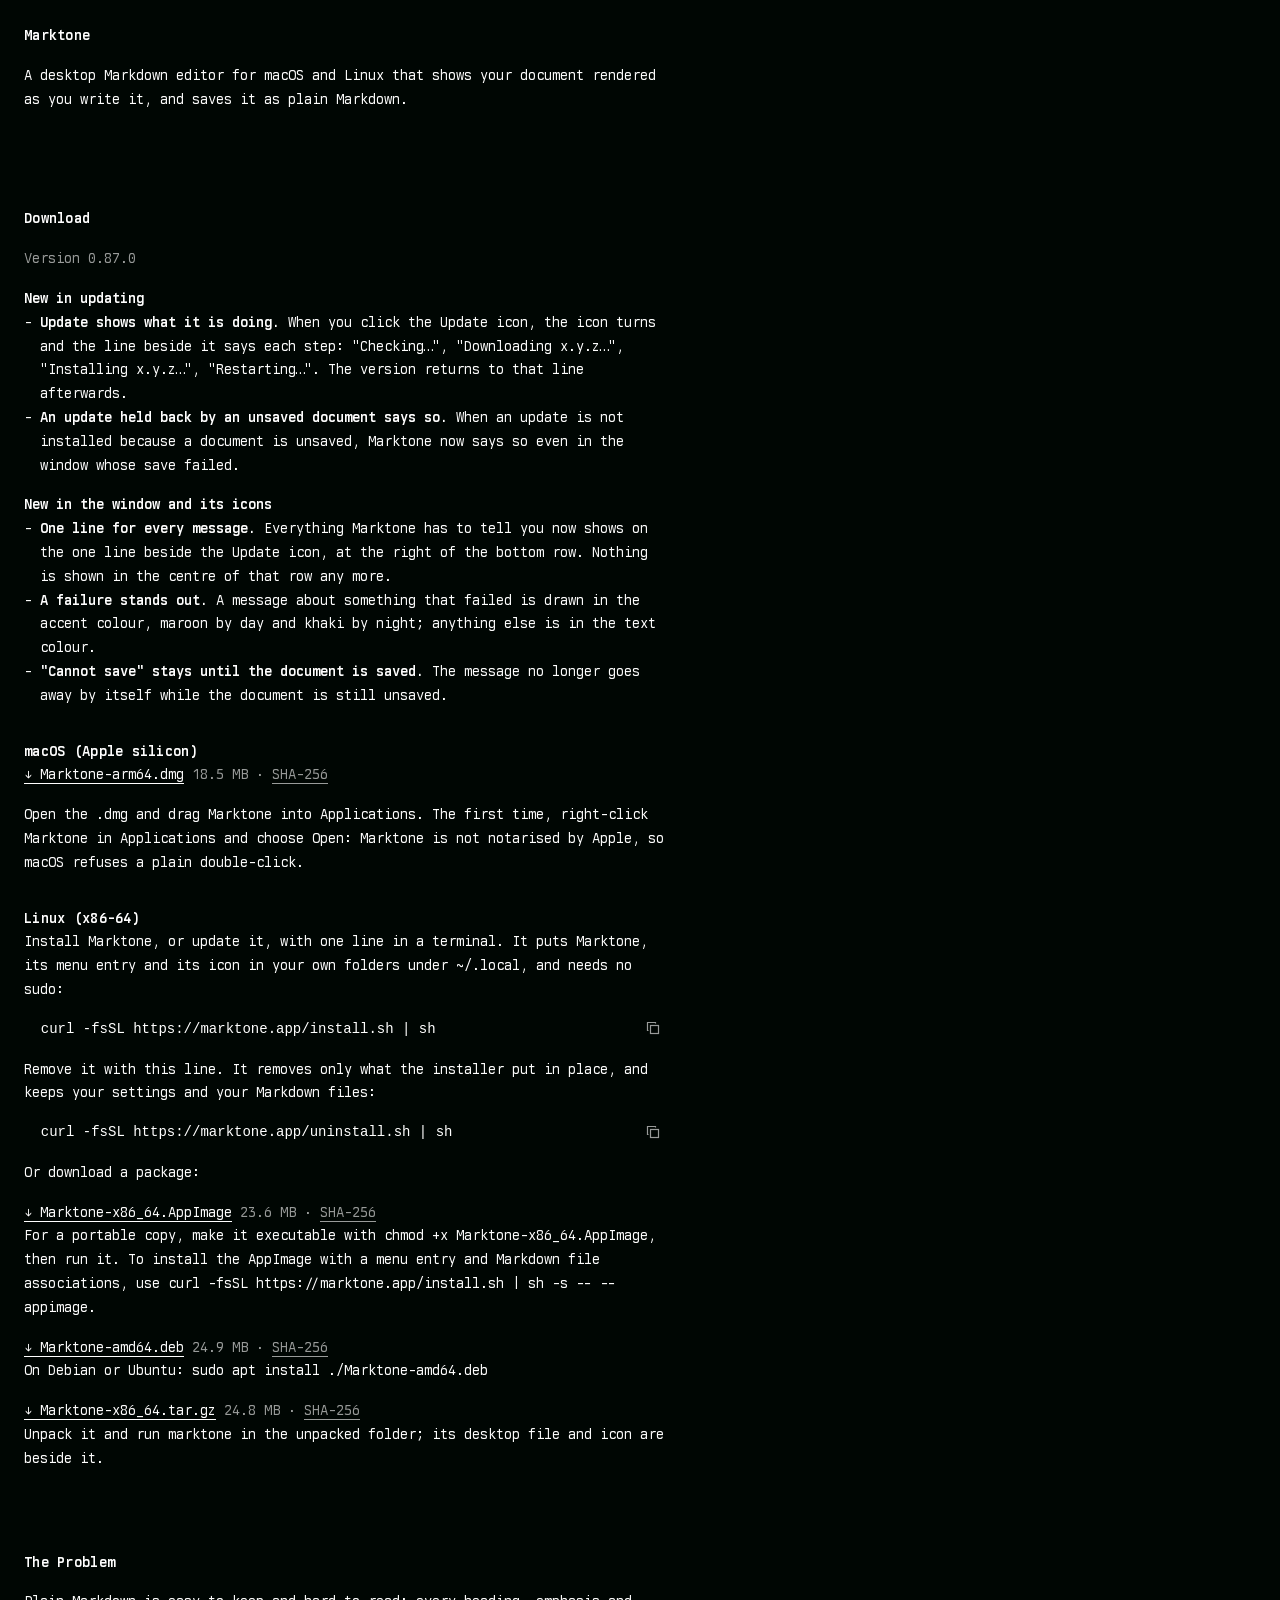
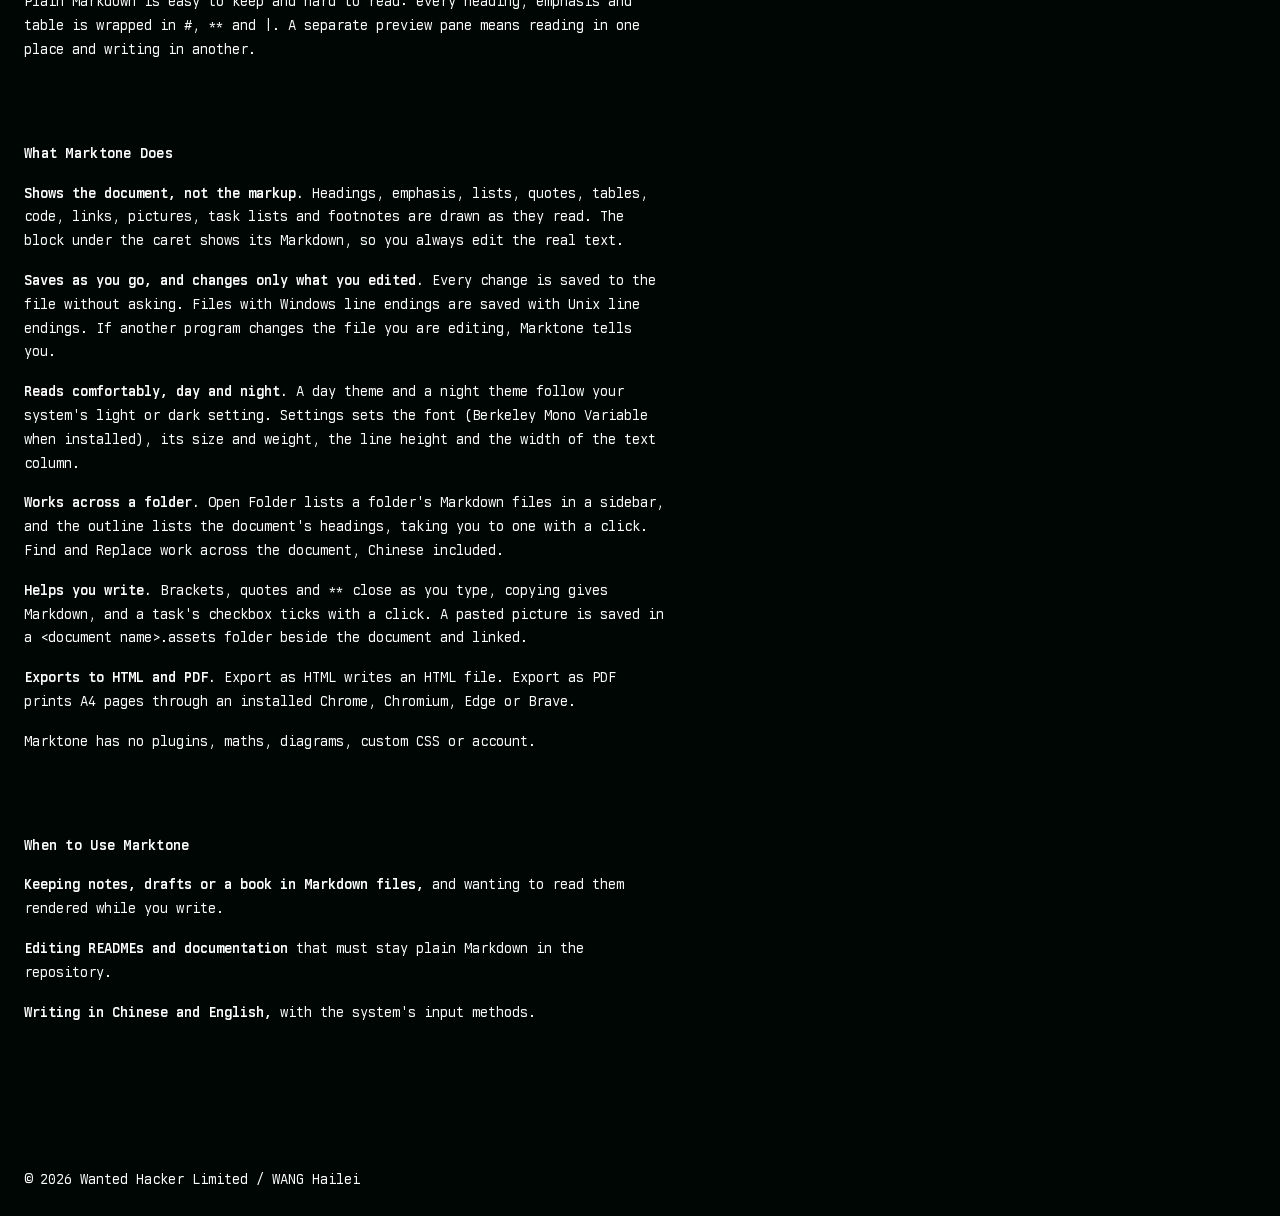
==== index.html @ 41b6d970 "Publish Marktone 0.87.0 on marktone.app" ====
<!doctype html>
<!-- Written by bin/sync from lib/templates; change the templates, not this file. -->
<!-- Behaviour (by eye): white Berkeley Mono text on a dark ground drawn at random from the WHL Colours Palette, the copyright at the foot. -->
<html lang="en-GB">
<head>
	<meta charset="utf-8">
	<meta name="viewport" content="width=device-width, initial-scale=1, viewport-fit=cover">
	<title>Marktone</title>
	<meta name="description" content="Marktone, a desktop Markdown editor for macOS and Linux that shows your document rendered as you write it, and saves it as plain Markdown.">
	<link rel="preload" href="/fonts/BerkeleyMonoVariable.woff2" as="font" type="font/woff2" crossorigin>
	<link rel="stylesheet" href="/style.css">
	<script src="/ground.js"></script>
	<script type="module" src="/copy.js"></script>
</head>
<body>
	<main>
		<header>
			<h1>Marktone</h1>
			<p>A desktop Markdown editor for macOS and Linux that shows your document rendered as you write it, and saves it as plain Markdown.</p>
		</header>

		<section>
			<h2>Download</h2>
			<p class="muted">Version 0.87.0</p>
			<p><strong>New in updating</strong></p>
			<ul>
				<li><strong>Update shows what it is doing.</strong> When you click the Update icon, the icon turns and the line beside it says each step: &quot;Checking…&quot;, &quot;Downloading x.y.z…&quot;, &quot;Installing x.y.z…&quot;, &quot;Restarting…&quot;. The version returns to that line afterwards.</li>
				<li><strong>An update held back by an unsaved document says so.</strong> When an update is not installed because a document is unsaved, Marktone now says so even in the window whose save failed.</li>
			</ul>
			<p><strong>New in the window and its icons</strong></p>
			<ul>
				<li><strong>One line for every message.</strong> Everything Marktone has to tell you now shows on the one line beside the Update icon, at the right of the bottom row. Nothing is shown in the centre of that row any more.</li>
				<li><strong>A failure stands out.</strong> A message about something that failed is drawn in the accent colour, maroon by day and khaki by night; anything else is in the text colour.</li>
				<li><strong>&quot;Cannot save&quot; stays until the document is saved.</strong> The message no longer goes away by itself while the document is still unsaved.</li>
			</ul>

			<h3>macOS (Apple silicon)</h3>
			<p><a href="https://github.com/wanghailei/marktone.app/releases/download/v0.87.0/Marktone-arm64.dmg">↓ Marktone-arm64.dmg</a> <span class="muted">18.5 MB · <a href="https://github.com/wanghailei/marktone.app/releases/download/v0.87.0/Marktone-arm64.dmg.sha256">SHA-256</a></span></p>
			<p>Open the <code>.dmg</code> and drag Marktone into Applications. The first time, right-click Marktone in Applications and choose Open: Marktone is not notarised by Apple, so macOS refuses a plain double-click.</p>

			<h3>Linux (x86-64)</h3>
			<p>Install Marktone, or update it, with one line in a terminal. It puts Marktone, its menu entry and its icon in your own folders under <code>~/.local</code>, and needs no <code>sudo</code>:</p>
			<div class="command">
				<pre><code>curl -fsSL https://marktone.app/install.sh | sh</code></pre>
				<button type="button" class="copy" aria-label="Copy the install line" hidden><svg class="copy-sheets" viewBox="0 0 16 16" aria-hidden="true"><rect x="5.5" y="5.5" width="8" height="8"/><path d="M10.5 3.5v-1h-8v8h1"/></svg><svg class="copy-done" viewBox="0 0 16 16" aria-hidden="true"><path d="M3 8.5l3.5 3.5 6.5-8"/></svg><span class="copy-hint" aria-hidden="true"></span></button>
			</div>
			<p>Remove it with this line. It removes only what the installer put in place, and keeps your settings and your Markdown files:</p>
			<div class="command">
				<pre><code>curl -fsSL https://marktone.app/uninstall.sh | sh</code></pre>
				<button type="button" class="copy" aria-label="Copy the uninstall line" hidden><svg class="copy-sheets" viewBox="0 0 16 16" aria-hidden="true"><rect x="5.5" y="5.5" width="8" height="8"/><path d="M10.5 3.5v-1h-8v8h1"/></svg><svg class="copy-done" viewBox="0 0 16 16" aria-hidden="true"><path d="M3 8.5l3.5 3.5 6.5-8"/></svg><span class="copy-hint" aria-hidden="true"></span></button>
			</div>
			<p>Or download a package:</p>
			<p><a href="https://github.com/wanghailei/marktone.app/releases/download/v0.87.0/Marktone-x86_64.AppImage">↓ Marktone-x86_64.AppImage</a> <span class="muted">23.6 MB · <a href="https://github.com/wanghailei/marktone.app/releases/download/v0.87.0/Marktone-x86_64.AppImage.sha256">SHA-256</a></span><br>For a portable copy, make it executable with <code>chmod +x Marktone-x86_64.AppImage</code>, then run it. To install the AppImage with a menu entry and Markdown file associations, use <code>curl -fsSL https://marktone.app/install.sh | sh -s -- --appimage</code>.</p>
			<p><a href="https://github.com/wanghailei/marktone.app/releases/download/v0.87.0/Marktone-amd64.deb">↓ Marktone-amd64.deb</a> <span class="muted">24.9 MB · <a href="https://github.com/wanghailei/marktone.app/releases/download/v0.87.0/Marktone-amd64.deb.sha256">SHA-256</a></span><br>On Debian or Ubuntu: <code>sudo apt install ./Marktone-amd64.deb</code></p>
			<p><a href="https://github.com/wanghailei/marktone.app/releases/download/v0.87.0/Marktone-x86_64.tar.gz">↓ Marktone-x86_64.tar.gz</a> <span class="muted">24.8 MB · <a href="https://github.com/wanghailei/marktone.app/releases/download/v0.87.0/Marktone-x86_64.tar.gz.sha256">SHA-256</a></span><br>Unpack it and run <code>marktone</code> in the unpacked folder; its desktop file and icon are beside it.</p>
		</section>

		<section>
			<h2>The Problem</h2>
			<p>Plain Markdown is easy to keep and hard to read: every heading, emphasis and table is wrapped in <code>#</code>, <code>**</code> and <code>|</code>. A separate preview pane means reading in one place and writing in another.</p>
		</section>

		<section>
			<h2>What Marktone Does</h2>
			<p><strong>Shows the document, not the markup.</strong> Headings, emphasis, lists, quotes, tables, code, links, pictures, task lists and footnotes are drawn as they read. The block under the caret shows its Markdown, so you always edit the real text.</p>
			<p><strong>Saves as you go, and changes only what you edited.</strong> Every change is saved to the file without asking. Files with Windows line endings are saved with Unix line endings. If another program changes the file you are editing, Marktone tells you.</p>
			<p><strong>Reads comfortably, day and night.</strong> A day theme and a night theme follow your system's light or dark setting. Settings sets the font (Berkeley Mono Variable when installed), its size and weight, the line height and the width of the text column.</p>
			<p><strong>Works across a folder.</strong> Open Folder lists a folder's Markdown files in a sidebar, and the outline lists the document's headings, taking you to one with a click. Find and Replace work across the document, Chinese included.</p>
			<p><strong>Helps you write.</strong> Brackets, quotes and <code>**</code> close as you type, copying gives Markdown, and a task's checkbox ticks with a click. A pasted picture is saved in a <code>&lt;document name&gt;.assets</code> folder beside the document and linked.</p>
			<p><strong>Exports to HTML and PDF.</strong> Export as HTML writes an HTML file. Export as PDF prints A4 pages through an installed Chrome, Chromium, Edge or Brave.</p>
			<p>Marktone has no plugins, maths, diagrams, custom CSS or account.</p>
		</section>

		<section>
			<h2>When to Use Marktone</h2>
			<p><strong>Keeping notes, drafts or a book in Markdown files,</strong> and wanting to read them rendered while you write.</p>
			<p><strong>Editing READMEs and documentation</strong> that must stay plain Markdown in the repository.</p>
			<p><strong>Writing in Chinese and English,</strong> with the system's input methods.</p>
		</section>
	</main>
	<footer>© 2026 <a href="https://whl.ltd">Wanted Hacker Limited</a> / WANG Hailei</footer>
</body>
</html>
---- style.css ----
/* The site's one stylesheet, in the house style of whl.ltd and imightfeel.ai: Berkeley Mono at one size, white on a dark ground,
	hierarchy from weight and whitespace alone, with no lines, boxes or shadows. ground.js picks the ground on each visit. */
@layer site {
	/* ---------- Typeface ---------- */
	/* The licensed Berkeley Mono variable font, the file imightfeel.ai serves, so one family carries every weight. */
	@font-face {
		font-family: "Berkeley Mono";
		src: url( "/fonts/BerkeleyMonoVariable.woff2" ) format( "woff2" );
		font-weight: 100 900;
		font-style: normal;
		font-display: swap;
	}

	/* ---------- Tokens ---------- */
	:root {
		--marktone-ground: #000000;
		--marktone-ink: #ffffff;
		--marktone-space: 2ch;
		color-scheme: dark;
		/* The ground paints the root, so the safe areas and the ends of a scroll take it too. */
		background: var( --marktone-ground );
		color: var( --marktone-ink );
		/* No rubber-band bounce at the scroll ends, as on every WHL page. */
		overscroll-behavior: none;
		-webkit-text-size-adjust: none;
		text-size-adjust: none;
	}

	/* ---------- Page ---------- */
	* { margin: 0; padding: 0; box-sizing: border-box; }
	/* The copyright holds the foot of a short page and follows the text on a long one. */
	body {
		min-height: 100vh;
		min-height: 100dvh;
		display: flex;
		flex-direction: column;
		padding: calc( var( --marktone-space ) * 1.5 );
		font-family: "Berkeley Mono", "IBM Plex Mono", monospace;
		font-size: 14px;
		line-height: 1.7;
	}
	main { flex: 1; max-width: 640px; }
	header { margin-bottom: calc( var( --marktone-space ) * 6 ); }
	section { margin-bottom: calc( var( --marktone-space ) * 5 ); }
	h1, h2, h3 { font-size: inherit; font-weight: 700; letter-spacing: 0.02em; }
	h1 { margin-bottom: var( --marktone-space ); }
	h2 { margin-bottom: var( --marktone-space ); }
	h3 { margin-top: calc( var( --marktone-space ) * 2 ); }
	p { margin-bottom: var( --marktone-space ); }
	/* A release's lists of what changed: each item behind a hyphen, as the notes are written, its lines hanging under its first word. */
	ul { list-style: none; margin-bottom: var( --marktone-space ); }
	li { padding-left: 2ch; text-indent: -2ch; }
	li::before { content: "- "; }
	/* A list's bold heading sits on the line above it. */
	p:has( + ul ) { margin-bottom: 0; }
	strong { font-weight: 700; }
	code { font: inherit; }
	/* A line to copy into a terminal: set in from the text, wrapped on a narrow screen without changing what is copied, and taken whole
		by one click. */
	pre { margin-bottom: var( --marktone-space ); padding-left: 2ch; white-space: pre-wrap; overflow-wrap: anywhere; }
	pre code { user-select: all; -webkit-user-select: all; }
	/* The line and its copy button side by side: the line takes the width and wraps, the button keeps its place at the right end of
		the line's first row, so nothing scrolls sideways on a phone. */
	.command { display: flex; align-items: flex-start; gap: 1ch; margin-bottom: var( --marktone-space ); }
	.command pre { flex: 1; min-width: 0; margin-bottom: 0; }
	/* The copy button is a drawn icon in the text's own colour, with no box, muted until it is pointed at or reached by keyboard. */
	.copy:not( [hidden] ) { display: inline-flex; }
	.copy { flex: none; padding: 0.2em; border: 0; background: none; color: inherit; opacity: 0.6; cursor: pointer; line-height: 0; }
	.copy:hover, .copy:focus-visible, .copy.copied { opacity: 1; }
	.copy:focus-visible { outline: 1px solid currentColor; outline-offset: 2px; }
	.copy svg { width: 1.2em; height: 1.2em; fill: none; stroke: currentColor; stroke-width: 1.2; }
	.copy .copy-done, .copy.copied .copy-sheets { display: none; }
	.copy.copied .copy-done { display: block; }
	/* Where nothing could be copied, the keys that copy the selected line stand in the icon's place, in the text's own type. */
	.copy-hint { display: none; font: inherit; line-height: 1.2; white-space: nowrap; }
	.copy.refused { opacity: 1; }
	.copy.refused .copy-sheets { display: none; }
	.copy.refused .copy-hint { display: inline; }
	/* Links are underlined thinly, so a download reads as one at a glance on a page of one colour. */
	a { color: inherit; text-decoration: underline; text-decoration-thickness: 1px; text-underline-offset: 0.25em; }
	a:hover { text-decoration-thickness: 2px; }
	h1 a { text-decoration: none; }
	footer { margin-top: calc( var( --marktone-space ) * 4 ); }
	footer a { text-decoration: none; }
	footer a:hover { text-decoration: underline; }

	/* ---------- Reusable pieces ---------- */
	.muted { opacity: 0.6; }
	/* A file's size and checksum stay together on one line, never broken at the hyphen of SHA-256. */
	span.muted { white-space: nowrap; }
}
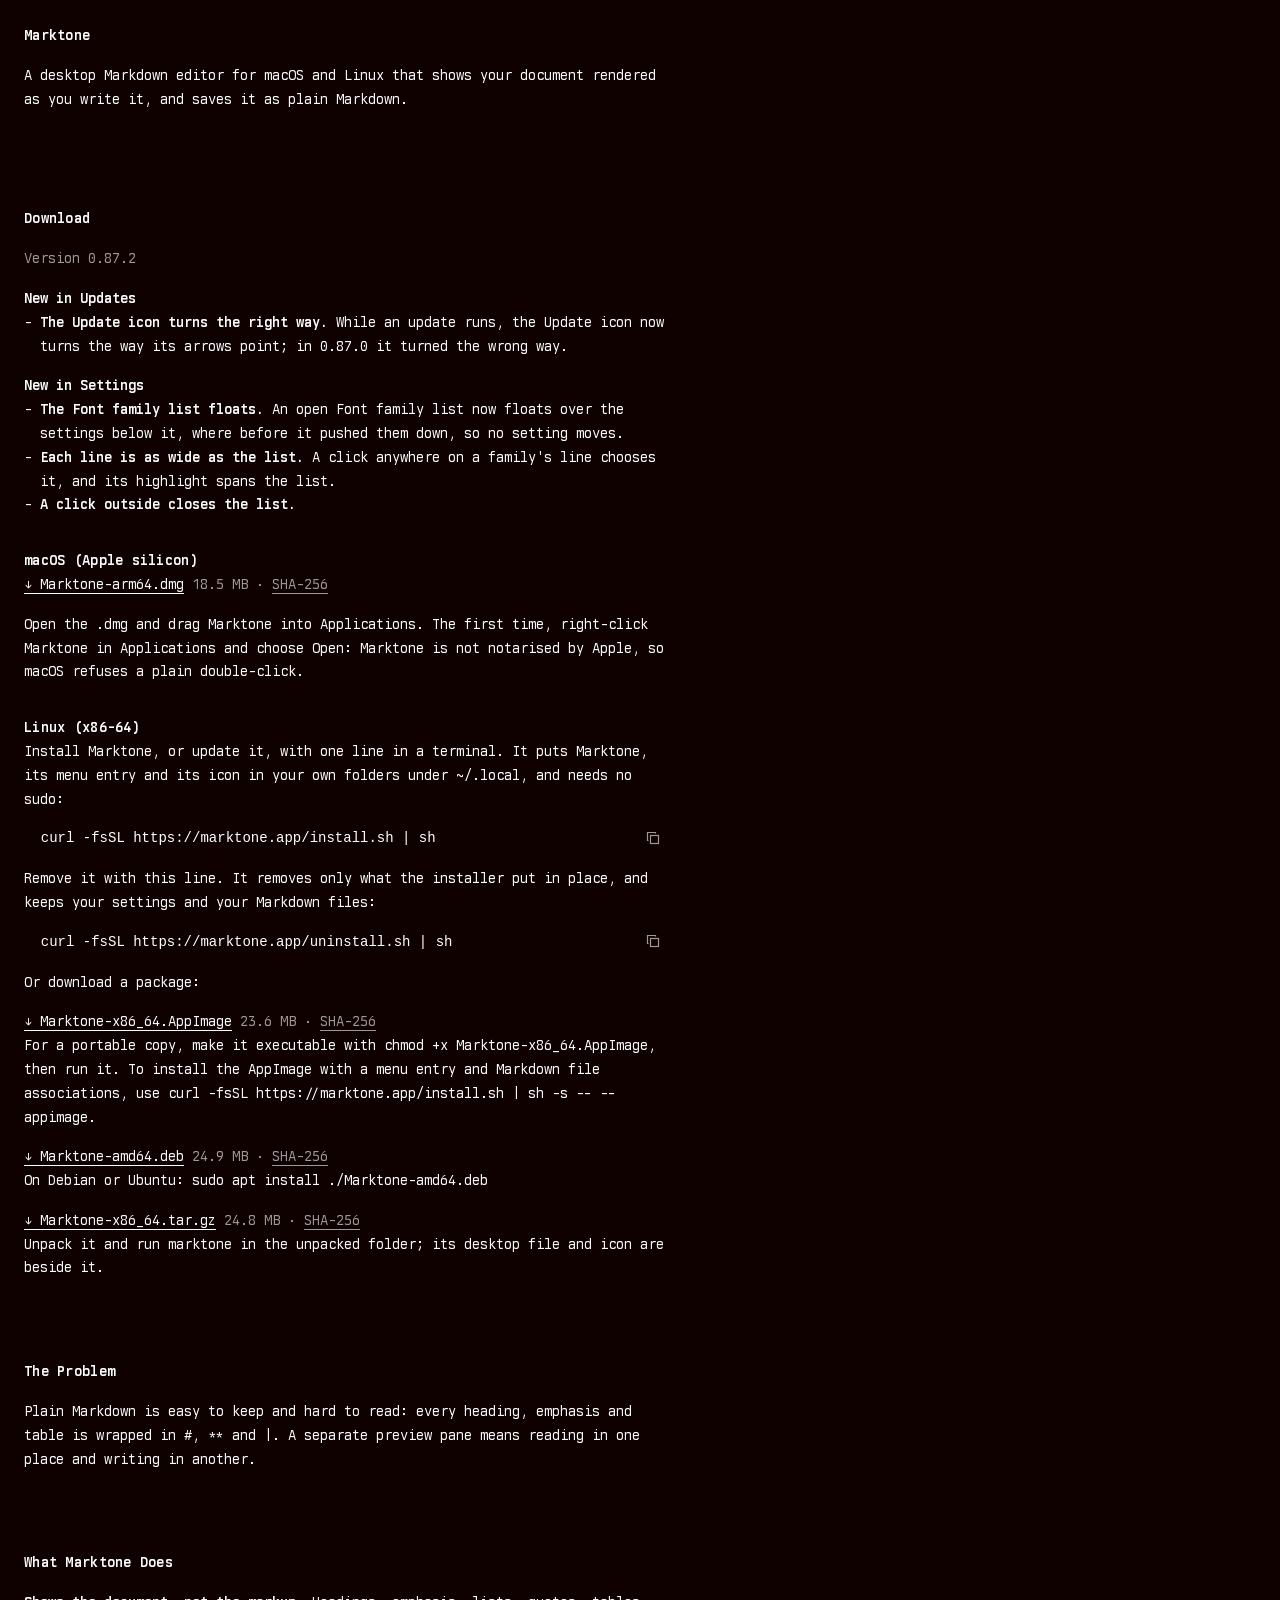
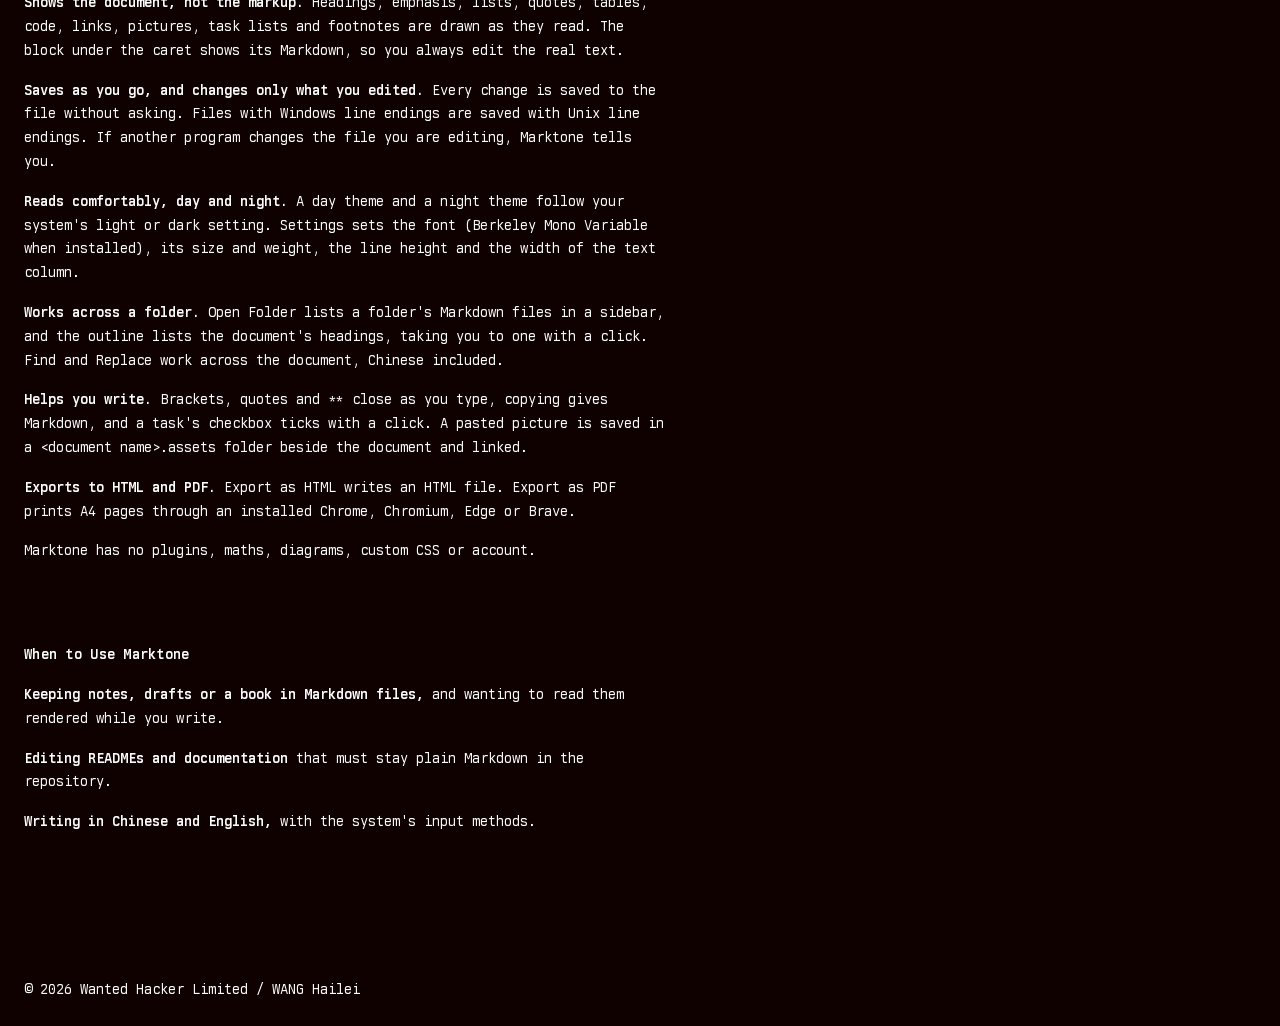
==== commit d5212780: "Publish Marktone 0.87.2 on marktone.app" ====
--- a/index.html
+++ b/index.html
@@ -21,21 +21,20 @@
 
 		<section>
 			<h2>Download</h2>
-			<p class="muted">Version 0.87.0</p>
-			<p><strong>New in updating</strong></p>
+			<p class="muted">Version 0.87.2</p>
+			<p><strong>New in Updates</strong></p>
 			<ul>
-				<li><strong>Update shows what it is doing.</strong> When you click the Update icon, the icon turns and the line beside it says each step: &quot;Checking…&quot;, &quot;Downloading x.y.z…&quot;, &quot;Installing x.y.z…&quot;, &quot;Restarting…&quot;. The version returns to that line afterwards.</li>
-				<li><strong>An update held back by an unsaved document says so.</strong> When an update is not installed because a document is unsaved, Marktone now says so even in the window whose save failed.</li>
+				<li><strong>The Update icon turns the right way.</strong> While an update runs, the Update icon now turns the way its arrows point; in 0.87.0 it turned the wrong way.</li>
 			</ul>
-			<p><strong>New in the window and its icons</strong></p>
+			<p><strong>New in Settings</strong></p>
 			<ul>
-				<li><strong>One line for every message.</strong> Everything Marktone has to tell you now shows on the one line beside the Update icon, at the right of the bottom row. Nothing is shown in the centre of that row any more.</li>
-				<li><strong>A failure stands out.</strong> A message about something that failed is drawn in the accent colour, maroon by day and khaki by night; anything else is in the text colour.</li>
-				<li><strong>&quot;Cannot save&quot; stays until the document is saved.</strong> The message no longer goes away by itself while the document is still unsaved.</li>
+				<li><strong>The Font family list floats.</strong> An open Font family list now floats over the settings below it, where before it pushed them down, so no setting moves.</li>
+				<li><strong>Each line is as wide as the list.</strong> A click anywhere on a family&#39;s line chooses it, and its highlight spans the list.</li>
+				<li><strong>A click outside closes the list.</strong></li>
 			</ul>
 
 			<h3>macOS (Apple silicon)</h3>
-			<p><a href="https://github.com/wanghailei/marktone.app/releases/download/v0.87.0/Marktone-arm64.dmg">↓ Marktone-arm64.dmg</a> <span class="muted">18.5 MB · <a href="https://github.com/wanghailei/marktone.app/releases/download/v0.87.0/Marktone-arm64.dmg.sha256">SHA-256</a></span></p>
+			<p><a href="https://github.com/wanghailei/marktone.app/releases/download/v0.87.2/Marktone-arm64.dmg">↓ Marktone-arm64.dmg</a> <span class="muted">18.5 MB · <a href="https://github.com/wanghailei/marktone.app/releases/download/v0.87.2/Marktone-arm64.dmg.sha256">SHA-256</a></span></p>
 			<p>Open the <code>.dmg</code> and drag Marktone into Applications. The first time, right-click Marktone in Applications and choose Open: Marktone is not notarised by Apple, so macOS refuses a plain double-click.</p>
 
 			<h3>Linux (x86-64)</h3>
@@ -50,9 +49,9 @@
 				<button type="button" class="copy" aria-label="Copy the uninstall line" hidden><svg class="copy-sheets" viewBox="0 0 16 16" aria-hidden="true"><rect x="5.5" y="5.5" width="8" height="8"/><path d="M10.5 3.5v-1h-8v8h1"/></svg><svg class="copy-done" viewBox="0 0 16 16" aria-hidden="true"><path d="M3 8.5l3.5 3.5 6.5-8"/></svg><span class="copy-hint" aria-hidden="true"></span></button>
 			</div>
 			<p>Or download a package:</p>
-			<p><a href="https://github.com/wanghailei/marktone.app/releases/download/v0.87.0/Marktone-x86_64.AppImage">↓ Marktone-x86_64.AppImage</a> <span class="muted">23.6 MB · <a href="https://github.com/wanghailei/marktone.app/releases/download/v0.87.0/Marktone-x86_64.AppImage.sha256">SHA-256</a></span><br>For a portable copy, make it executable with <code>chmod +x Marktone-x86_64.AppImage</code>, then run it. To install the AppImage with a menu entry and Markdown file associations, use <code>curl -fsSL https://marktone.app/install.sh | sh -s -- --appimage</code>.</p>
-			<p><a href="https://github.com/wanghailei/marktone.app/releases/download/v0.87.0/Marktone-amd64.deb">↓ Marktone-amd64.deb</a> <span class="muted">24.9 MB · <a href="https://github.com/wanghailei/marktone.app/releases/download/v0.87.0/Marktone-amd64.deb.sha256">SHA-256</a></span><br>On Debian or Ubuntu: <code>sudo apt install ./Marktone-amd64.deb</code></p>
-			<p><a href="https://github.com/wanghailei/marktone.app/releases/download/v0.87.0/Marktone-x86_64.tar.gz">↓ Marktone-x86_64.tar.gz</a> <span class="muted">24.8 MB · <a href="https://github.com/wanghailei/marktone.app/releases/download/v0.87.0/Marktone-x86_64.tar.gz.sha256">SHA-256</a></span><br>Unpack it and run <code>marktone</code> in the unpacked folder; its desktop file and icon are beside it.</p>
+			<p><a href="https://github.com/wanghailei/marktone.app/releases/download/v0.87.2/Marktone-x86_64.AppImage">↓ Marktone-x86_64.AppImage</a> <span class="muted">23.6 MB · <a href="https://github.com/wanghailei/marktone.app/releases/download/v0.87.2/Marktone-x86_64.AppImage.sha256">SHA-256</a></span><br>For a portable copy, make it executable with <code>chmod +x Marktone-x86_64.AppImage</code>, then run it. To install the AppImage with a menu entry and Markdown file associations, use <code>curl -fsSL https://marktone.app/install.sh | sh -s -- --appimage</code>.</p>
+			<p><a href="https://github.com/wanghailei/marktone.app/releases/download/v0.87.2/Marktone-amd64.deb">↓ Marktone-amd64.deb</a> <span class="muted">24.9 MB · <a href="https://github.com/wanghailei/marktone.app/releases/download/v0.87.2/Marktone-amd64.deb.sha256">SHA-256</a></span><br>On Debian or Ubuntu: <code>sudo apt install ./Marktone-amd64.deb</code></p>
+			<p><a href="https://github.com/wanghailei/marktone.app/releases/download/v0.87.2/Marktone-x86_64.tar.gz">↓ Marktone-x86_64.tar.gz</a> <span class="muted">24.8 MB · <a href="https://github.com/wanghailei/marktone.app/releases/download/v0.87.2/Marktone-x86_64.tar.gz.sha256">SHA-256</a></span><br>Unpack it and run <code>marktone</code> in the unpacked folder; its desktop file and icon are beside it.</p>
 		</section>
 
 		<section>
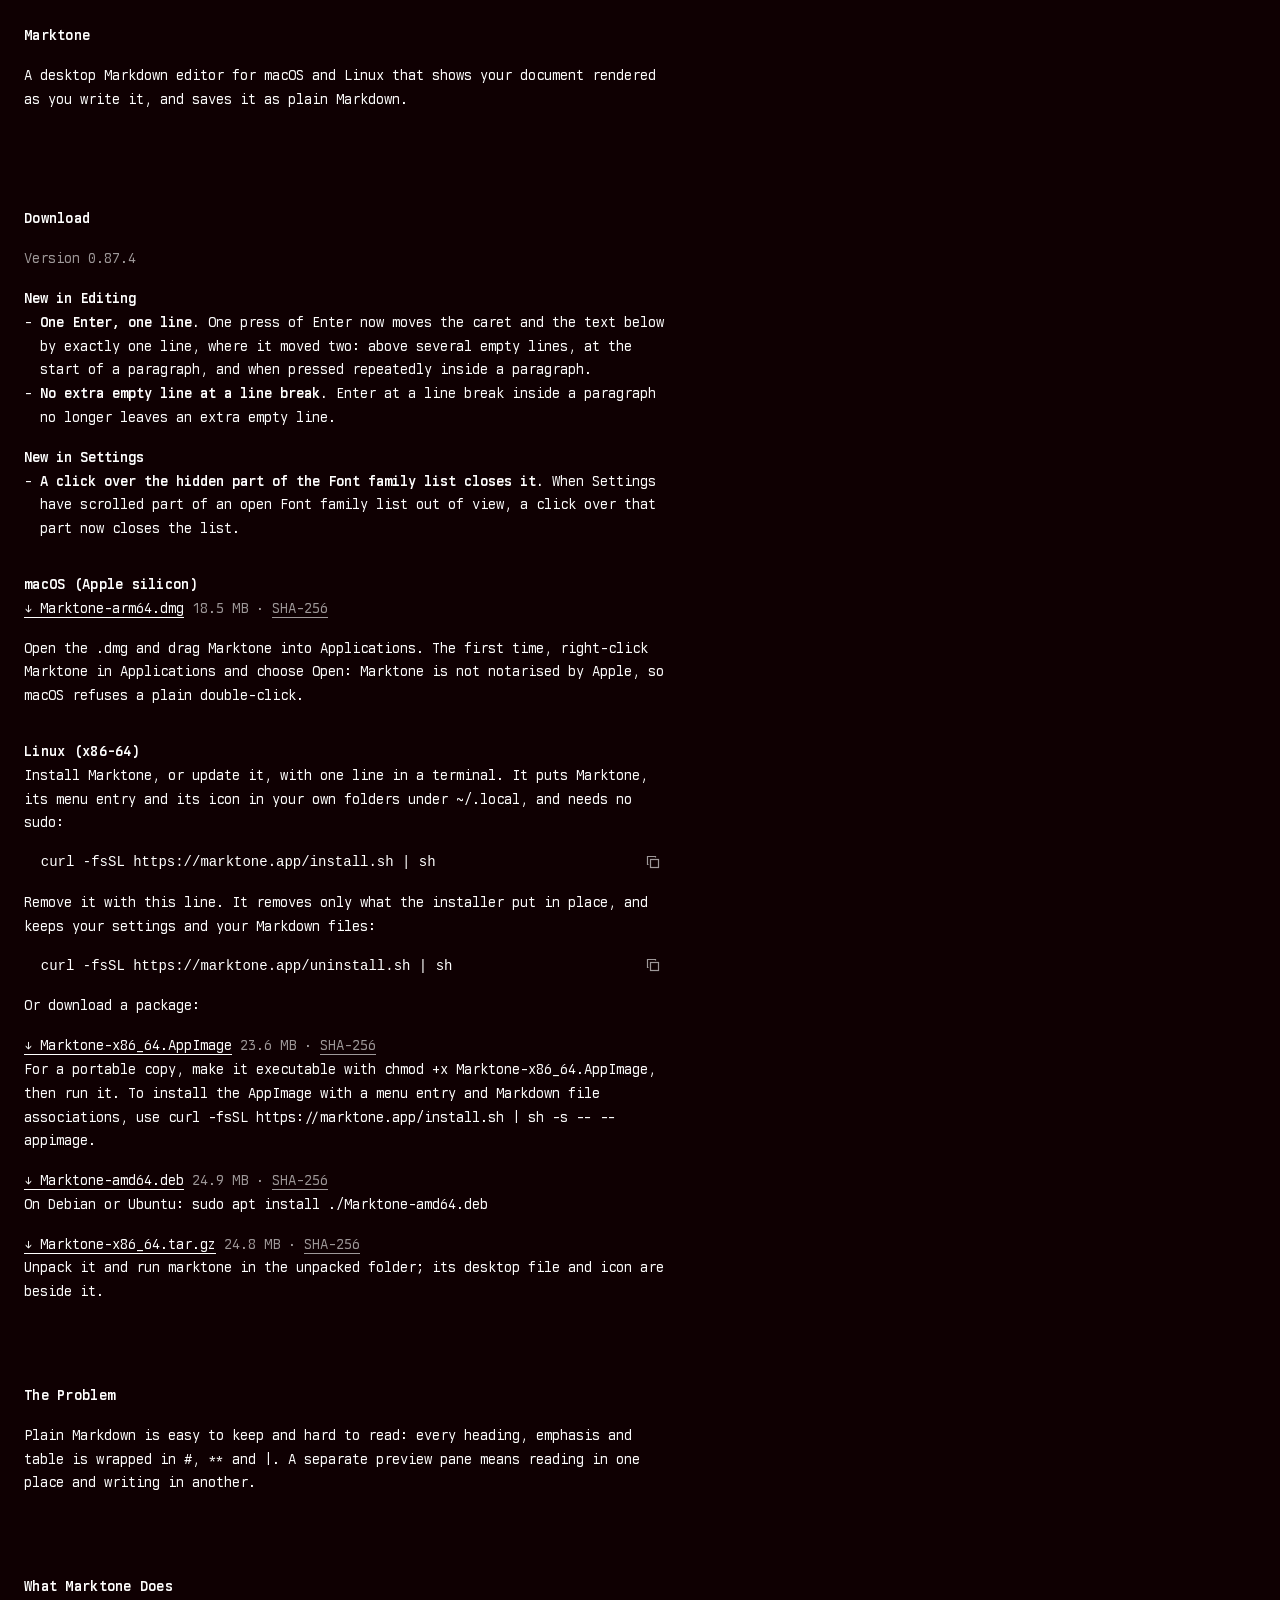
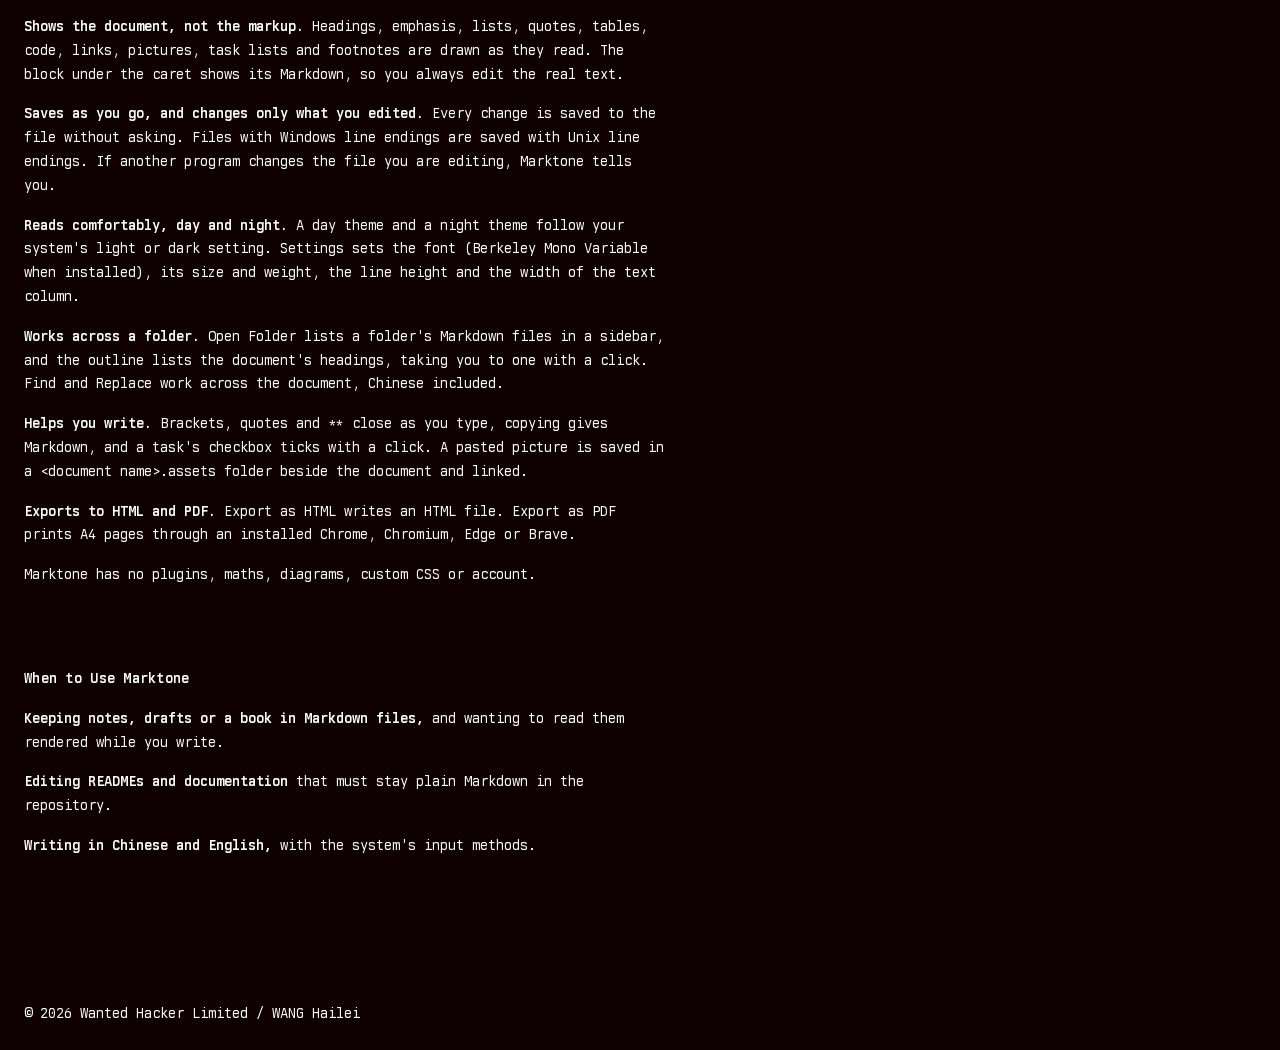
==== commit a5df07fa: "Publish Marktone 0.87.4 on marktone.app" ====
--- a/index.html
+++ b/index.html
@@ -21,20 +21,19 @@
 
 		<section>
 			<h2>Download</h2>
-			<p class="muted">Version 0.87.2</p>
-			<p><strong>New in Updates</strong></p>
+			<p class="muted">Version 0.87.4</p>
+			<p><strong>New in Editing</strong></p>
 			<ul>
-				<li><strong>The Update icon turns the right way.</strong> While an update runs, the Update icon now turns the way its arrows point; in 0.87.0 it turned the wrong way.</li>
+				<li><strong>One Enter, one line.</strong> One press of Enter now moves the caret and the text below by exactly one line, where it moved two: above several empty lines, at the start of a paragraph, and when pressed repeatedly inside a paragraph.</li>
+				<li><strong>No extra empty line at a line break.</strong> Enter at a line break inside a paragraph no longer leaves an extra empty line.</li>
 			</ul>
 			<p><strong>New in Settings</strong></p>
 			<ul>
-				<li><strong>The Font family list floats.</strong> An open Font family list now floats over the settings below it, where before it pushed them down, so no setting moves.</li>
-				<li><strong>Each line is as wide as the list.</strong> A click anywhere on a family&#39;s line chooses it, and its highlight spans the list.</li>
-				<li><strong>A click outside closes the list.</strong></li>
+				<li><strong>A click over the hidden part of the Font family list closes it.</strong> When Settings have scrolled part of an open Font family list out of view, a click over that part now closes the list.</li>
 			</ul>
 
 			<h3>macOS (Apple silicon)</h3>
-			<p><a href="https://github.com/wanghailei/marktone.app/releases/download/v0.87.2/Marktone-arm64.dmg">↓ Marktone-arm64.dmg</a> <span class="muted">18.5 MB · <a href="https://github.com/wanghailei/marktone.app/releases/download/v0.87.2/Marktone-arm64.dmg.sha256">SHA-256</a></span></p>
+			<p><a href="https://github.com/wanghailei/marktone.app/releases/download/v0.87.4/Marktone-arm64.dmg">↓ Marktone-arm64.dmg</a> <span class="muted">18.5 MB · <a href="https://github.com/wanghailei/marktone.app/releases/download/v0.87.4/Marktone-arm64.dmg.sha256">SHA-256</a></span></p>
 			<p>Open the <code>.dmg</code> and drag Marktone into Applications. The first time, right-click Marktone in Applications and choose Open: Marktone is not notarised by Apple, so macOS refuses a plain double-click.</p>
 
 			<h3>Linux (x86-64)</h3>
@@ -49,9 +48,9 @@
 				<button type="button" class="copy" aria-label="Copy the uninstall line" hidden><svg class="copy-sheets" viewBox="0 0 16 16" aria-hidden="true"><rect x="5.5" y="5.5" width="8" height="8"/><path d="M10.5 3.5v-1h-8v8h1"/></svg><svg class="copy-done" viewBox="0 0 16 16" aria-hidden="true"><path d="M3 8.5l3.5 3.5 6.5-8"/></svg><span class="copy-hint" aria-hidden="true"></span></button>
 			</div>
 			<p>Or download a package:</p>
-			<p><a href="https://github.com/wanghailei/marktone.app/releases/download/v0.87.2/Marktone-x86_64.AppImage">↓ Marktone-x86_64.AppImage</a> <span class="muted">23.6 MB · <a href="https://github.com/wanghailei/marktone.app/releases/download/v0.87.2/Marktone-x86_64.AppImage.sha256">SHA-256</a></span><br>For a portable copy, make it executable with <code>chmod +x Marktone-x86_64.AppImage</code>, then run it. To install the AppImage with a menu entry and Markdown file associations, use <code>curl -fsSL https://marktone.app/install.sh | sh -s -- --appimage</code>.</p>
-			<p><a href="https://github.com/wanghailei/marktone.app/releases/download/v0.87.2/Marktone-amd64.deb">↓ Marktone-amd64.deb</a> <span class="muted">24.9 MB · <a href="https://github.com/wanghailei/marktone.app/releases/download/v0.87.2/Marktone-amd64.deb.sha256">SHA-256</a></span><br>On Debian or Ubuntu: <code>sudo apt install ./Marktone-amd64.deb</code></p>
-			<p><a href="https://github.com/wanghailei/marktone.app/releases/download/v0.87.2/Marktone-x86_64.tar.gz">↓ Marktone-x86_64.tar.gz</a> <span class="muted">24.8 MB · <a href="https://github.com/wanghailei/marktone.app/releases/download/v0.87.2/Marktone-x86_64.tar.gz.sha256">SHA-256</a></span><br>Unpack it and run <code>marktone</code> in the unpacked folder; its desktop file and icon are beside it.</p>
+			<p><a href="https://github.com/wanghailei/marktone.app/releases/download/v0.87.4/Marktone-x86_64.AppImage">↓ Marktone-x86_64.AppImage</a> <span class="muted">23.6 MB · <a href="https://github.com/wanghailei/marktone.app/releases/download/v0.87.4/Marktone-x86_64.AppImage.sha256">SHA-256</a></span><br>For a portable copy, make it executable with <code>chmod +x Marktone-x86_64.AppImage</code>, then run it. To install the AppImage with a menu entry and Markdown file associations, use <code>curl -fsSL https://marktone.app/install.sh | sh -s -- --appimage</code>.</p>
+			<p><a href="https://github.com/wanghailei/marktone.app/releases/download/v0.87.4/Marktone-amd64.deb">↓ Marktone-amd64.deb</a> <span class="muted">24.9 MB · <a href="https://github.com/wanghailei/marktone.app/releases/download/v0.87.4/Marktone-amd64.deb.sha256">SHA-256</a></span><br>On Debian or Ubuntu: <code>sudo apt install ./Marktone-amd64.deb</code></p>
+			<p><a href="https://github.com/wanghailei/marktone.app/releases/download/v0.87.4/Marktone-x86_64.tar.gz">↓ Marktone-x86_64.tar.gz</a> <span class="muted">24.8 MB · <a href="https://github.com/wanghailei/marktone.app/releases/download/v0.87.4/Marktone-x86_64.tar.gz.sha256">SHA-256</a></span><br>Unpack it and run <code>marktone</code> in the unpacked folder; its desktop file and icon are beside it.</p>
 		</section>
 
 		<section>
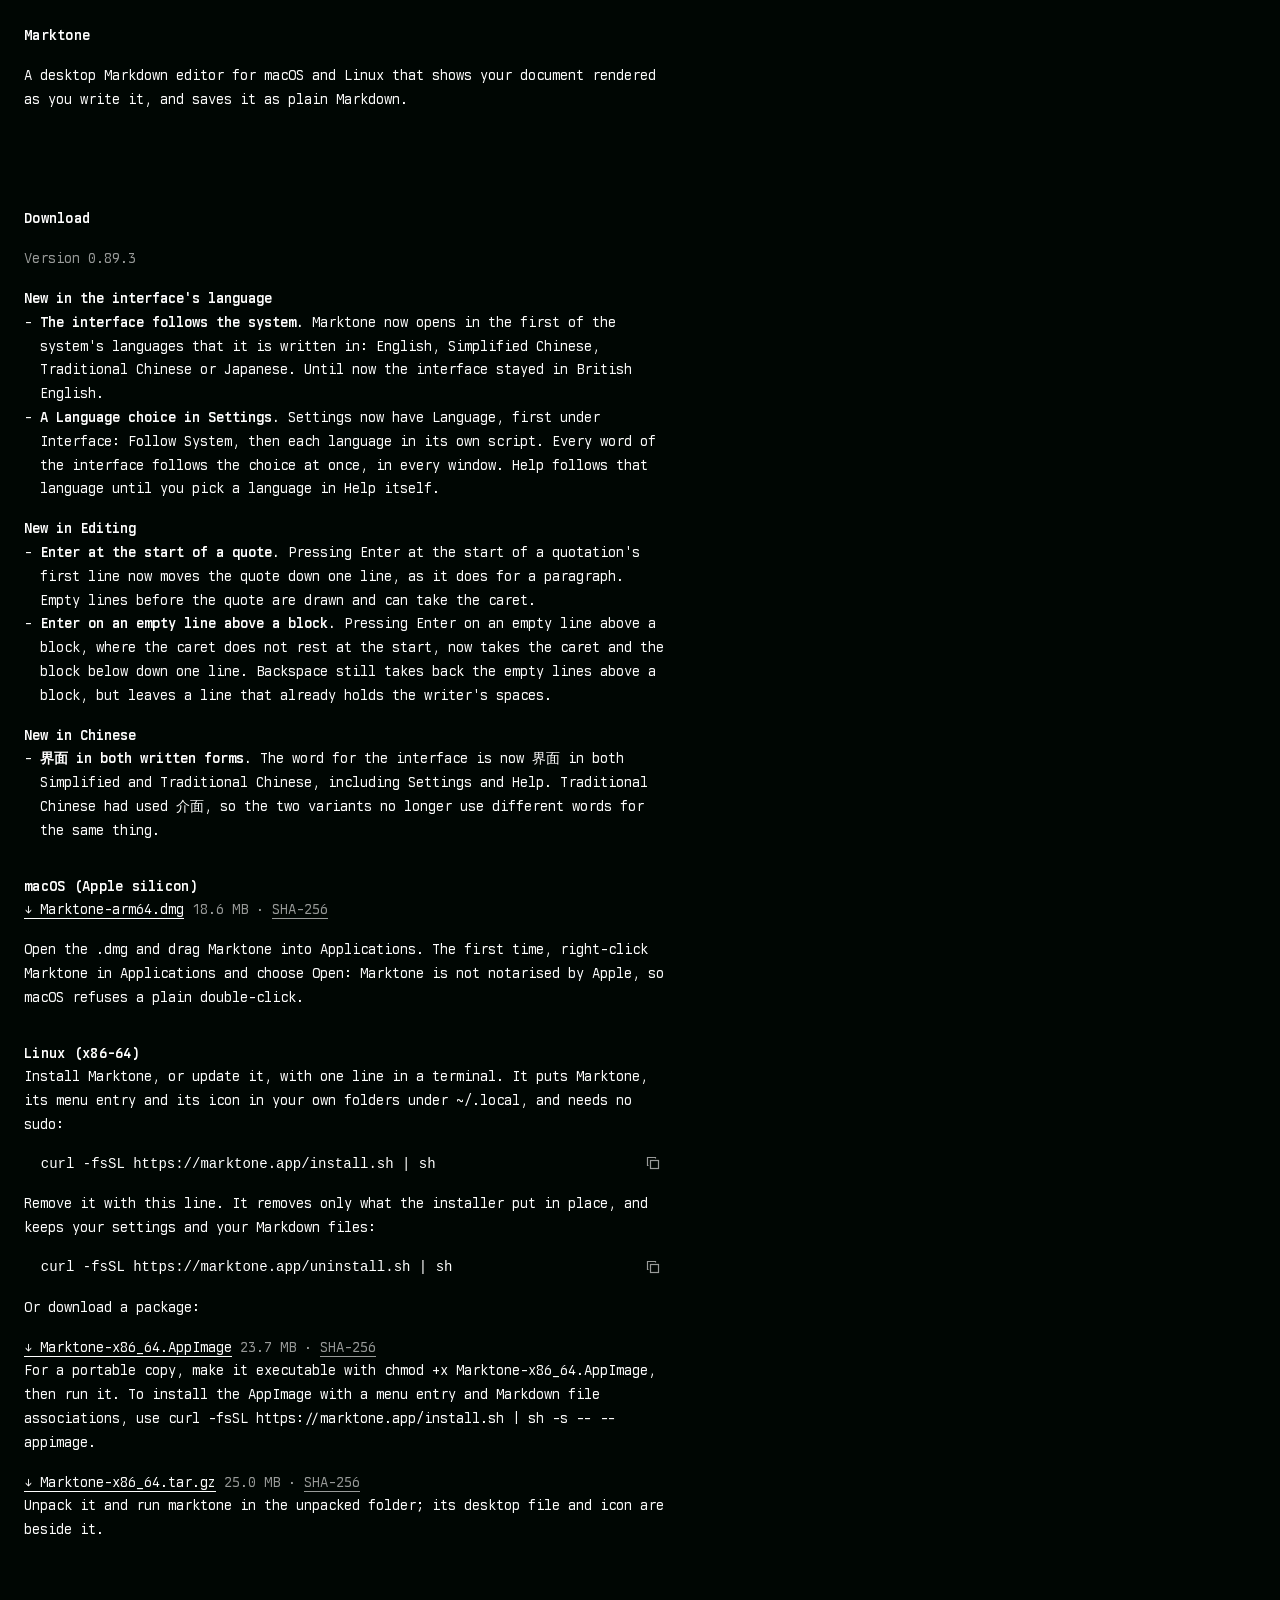
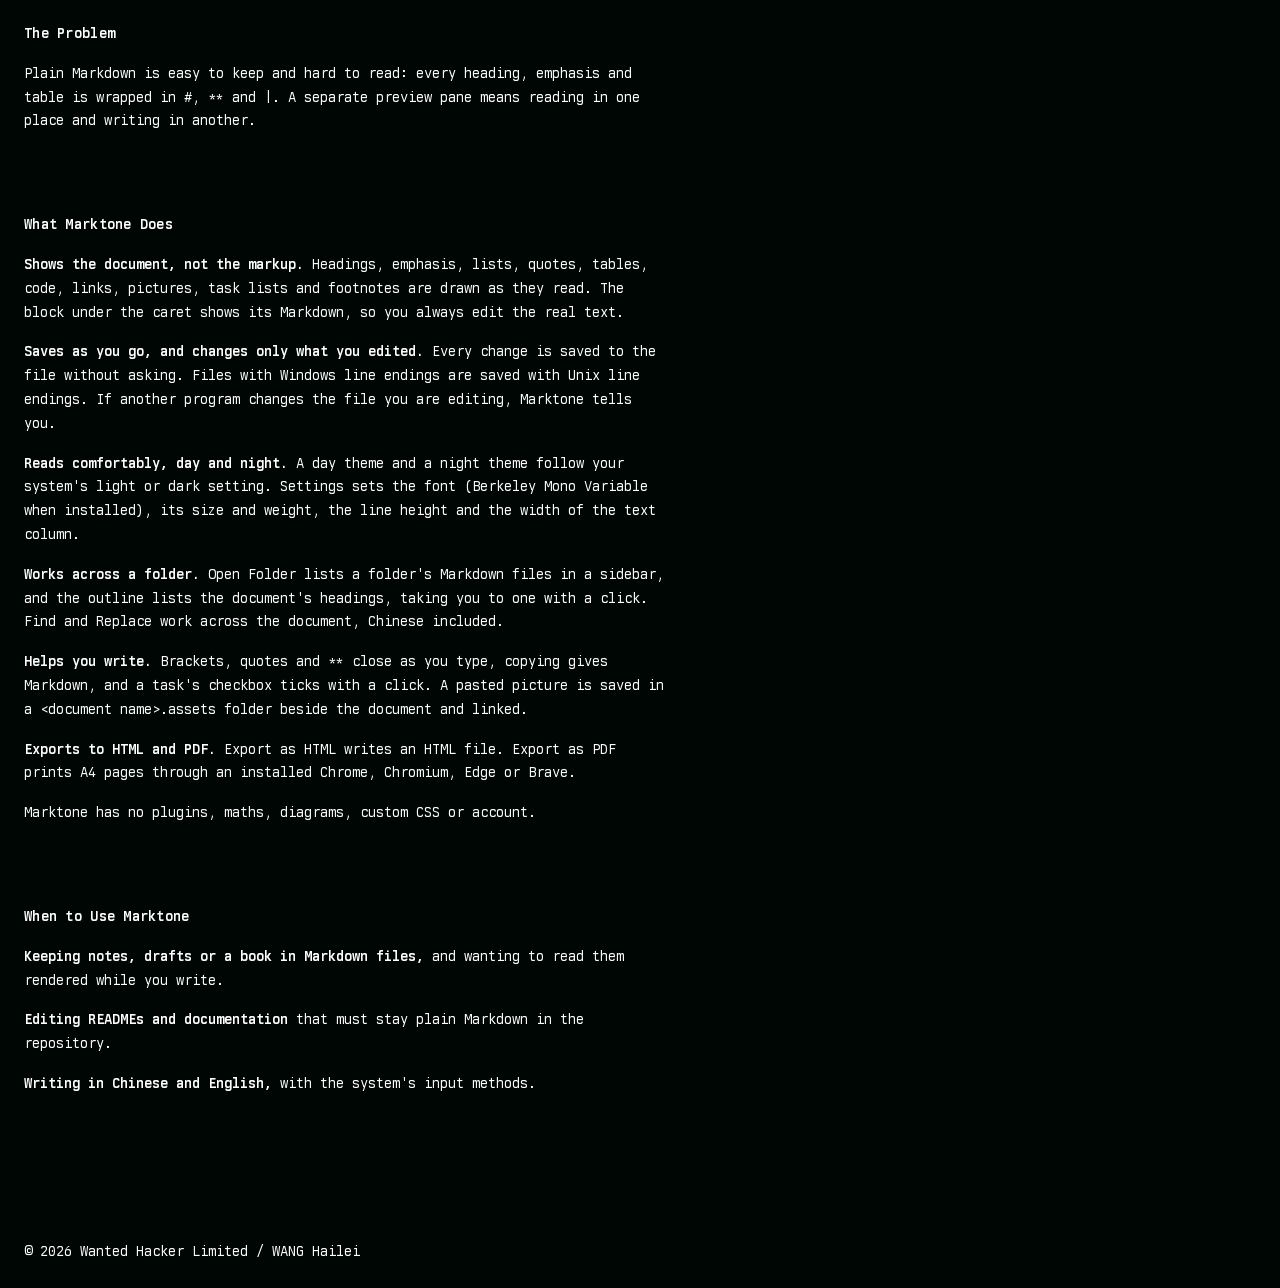
==== commit e7e924d3: "Publish Marktone 0.89.3 on marktone.app" ====
--- a/index.html
+++ b/index.html
@@ -21,19 +21,24 @@
 
 		<section>
 			<h2>Download</h2>
-			<p class="muted">Version 0.87.4</p>
+			<p class="muted">Version 0.89.3</p>
+			<p><strong>New in the interface&#39;s language</strong></p>
+			<ul>
+				<li><strong>The interface follows the system.</strong> Marktone now opens in the first of the system&#39;s languages that it is written in: English, Simplified Chinese, Traditional Chinese or Japanese. Until now the interface stayed in British English.</li>
+				<li><strong>A Language choice in Settings.</strong> Settings now have Language, first under Interface: Follow System, then each language in its own script. Every word of the interface follows the choice at once, in every window. Help follows that language until you pick a language in Help itself.</li>
+			</ul>
 			<p><strong>New in Editing</strong></p>
 			<ul>
-				<li><strong>One Enter, one line.</strong> One press of Enter now moves the caret and the text below by exactly one line, where it moved two: above several empty lines, at the start of a paragraph, and when pressed repeatedly inside a paragraph.</li>
-				<li><strong>No extra empty line at a line break.</strong> Enter at a line break inside a paragraph no longer leaves an extra empty line.</li>
+				<li><strong>Enter at the start of a quote.</strong> Pressing Enter at the start of a quotation&#39;s first line now moves the quote down one line, as it does for a paragraph. Empty lines before the quote are drawn and can take the caret.</li>
+				<li><strong>Enter on an empty line above a block.</strong> Pressing Enter on an empty line above a block, where the caret does not rest at the start, now takes the caret and the block below down one line. Backspace still takes back the empty lines above a block, but leaves a line that already holds the writer&#39;s spaces.</li>
 			</ul>
-			<p><strong>New in Settings</strong></p>
+			<p><strong>New in Chinese</strong></p>
 			<ul>
-				<li><strong>A click over the hidden part of the Font family list closes it.</strong> When Settings have scrolled part of an open Font family list out of view, a click over that part now closes the list.</li>
+				<li><strong>界面 in both written forms.</strong> The word for the interface is now 界面 in both Simplified and Traditional Chinese, including Settings and Help. Traditional Chinese had used 介面, so the two variants no longer use different words for the same thing.</li>
 			</ul>
 
 			<h3>macOS (Apple silicon)</h3>
-			<p><a href="https://github.com/wanghailei/marktone.app/releases/download/v0.87.4/Marktone-arm64.dmg">↓ Marktone-arm64.dmg</a> <span class="muted">18.5 MB · <a href="https://github.com/wanghailei/marktone.app/releases/download/v0.87.4/Marktone-arm64.dmg.sha256">SHA-256</a></span></p>
+			<p><a href="https://github.com/wanghailei/marktone.app/releases/download/v0.89.3/Marktone-arm64.dmg">↓ Marktone-arm64.dmg</a> <span class="muted">18.6 MB · <a href="https://github.com/wanghailei/marktone.app/releases/download/v0.89.3/Marktone-arm64.dmg.sha256">SHA-256</a></span></p>
 			<p>Open the <code>.dmg</code> and drag Marktone into Applications. The first time, right-click Marktone in Applications and choose Open: Marktone is not notarised by Apple, so macOS refuses a plain double-click.</p>
 
 			<h3>Linux (x86-64)</h3>
@@ -48,9 +53,8 @@
 				<button type="button" class="copy" aria-label="Copy the uninstall line" hidden><svg class="copy-sheets" viewBox="0 0 16 16" aria-hidden="true"><rect x="5.5" y="5.5" width="8" height="8"/><path d="M10.5 3.5v-1h-8v8h1"/></svg><svg class="copy-done" viewBox="0 0 16 16" aria-hidden="true"><path d="M3 8.5l3.5 3.5 6.5-8"/></svg><span class="copy-hint" aria-hidden="true"></span></button>
 			</div>
 			<p>Or download a package:</p>
-			<p><a href="https://github.com/wanghailei/marktone.app/releases/download/v0.87.4/Marktone-x86_64.AppImage">↓ Marktone-x86_64.AppImage</a> <span class="muted">23.6 MB · <a href="https://github.com/wanghailei/marktone.app/releases/download/v0.87.4/Marktone-x86_64.AppImage.sha256">SHA-256</a></span><br>For a portable copy, make it executable with <code>chmod +x Marktone-x86_64.AppImage</code>, then run it. To install the AppImage with a menu entry and Markdown file associations, use <code>curl -fsSL https://marktone.app/install.sh | sh -s -- --appimage</code>.</p>
-			<p><a href="https://github.com/wanghailei/marktone.app/releases/download/v0.87.4/Marktone-amd64.deb">↓ Marktone-amd64.deb</a> <span class="muted">24.9 MB · <a href="https://github.com/wanghailei/marktone.app/releases/download/v0.87.4/Marktone-amd64.deb.sha256">SHA-256</a></span><br>On Debian or Ubuntu: <code>sudo apt install ./Marktone-amd64.deb</code></p>
-			<p><a href="https://github.com/wanghailei/marktone.app/releases/download/v0.87.4/Marktone-x86_64.tar.gz">↓ Marktone-x86_64.tar.gz</a> <span class="muted">24.8 MB · <a href="https://github.com/wanghailei/marktone.app/releases/download/v0.87.4/Marktone-x86_64.tar.gz.sha256">SHA-256</a></span><br>Unpack it and run <code>marktone</code> in the unpacked folder; its desktop file and icon are beside it.</p>
+			<p><a href="https://github.com/wanghailei/marktone.app/releases/download/v0.89.3/Marktone-x86_64.AppImage">↓ Marktone-x86_64.AppImage</a> <span class="muted">23.7 MB · <a href="https://github.com/wanghailei/marktone.app/releases/download/v0.89.3/Marktone-x86_64.AppImage.sha256">SHA-256</a></span><br>For a portable copy, make it executable with <code>chmod +x Marktone-x86_64.AppImage</code>, then run it. To install the AppImage with a menu entry and Markdown file associations, use <code>curl -fsSL https://marktone.app/install.sh | sh -s -- --appimage</code>.</p>
+			<p><a href="https://github.com/wanghailei/marktone.app/releases/download/v0.89.3/Marktone-x86_64.tar.gz">↓ Marktone-x86_64.tar.gz</a> <span class="muted">25.0 MB · <a href="https://github.com/wanghailei/marktone.app/releases/download/v0.89.3/Marktone-x86_64.tar.gz.sha256">SHA-256</a></span><br>Unpack it and run <code>marktone</code> in the unpacked folder; its desktop file and icon are beside it.</p>
 		</section>
 
 		<section>
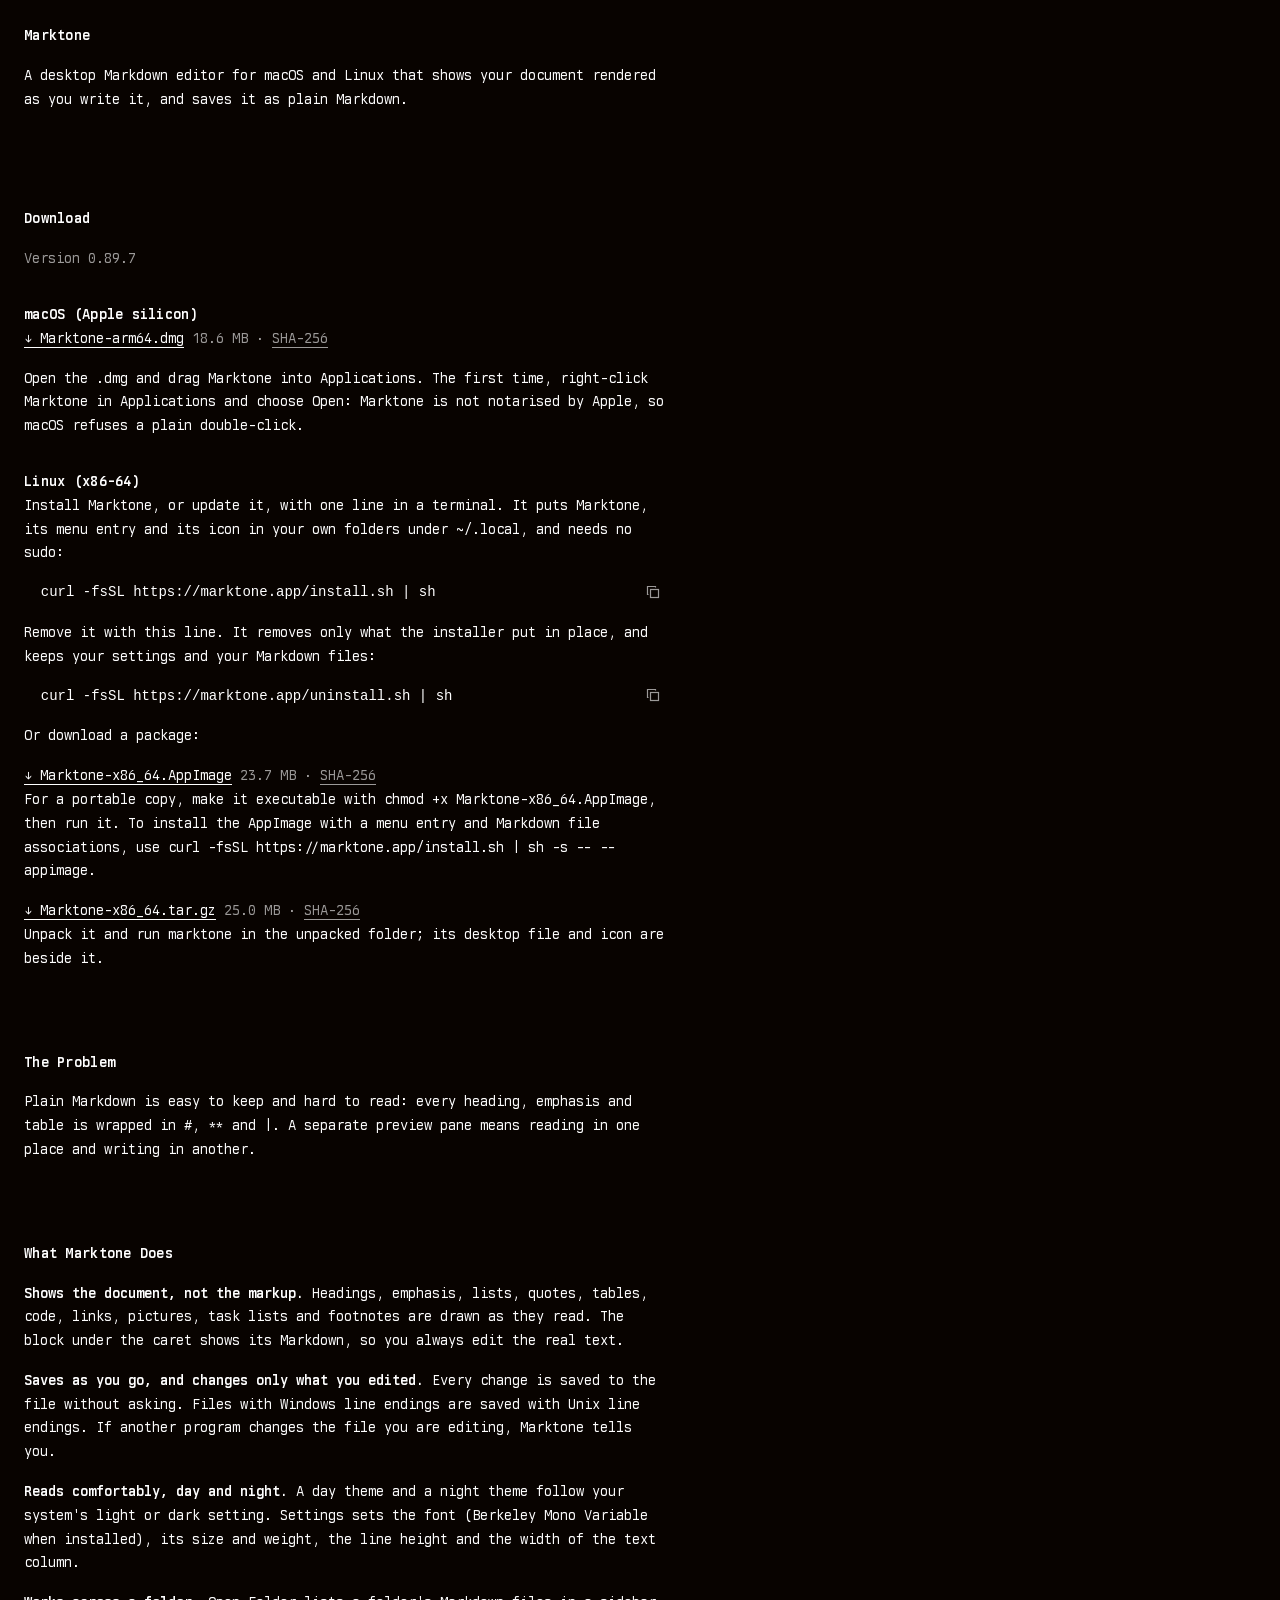
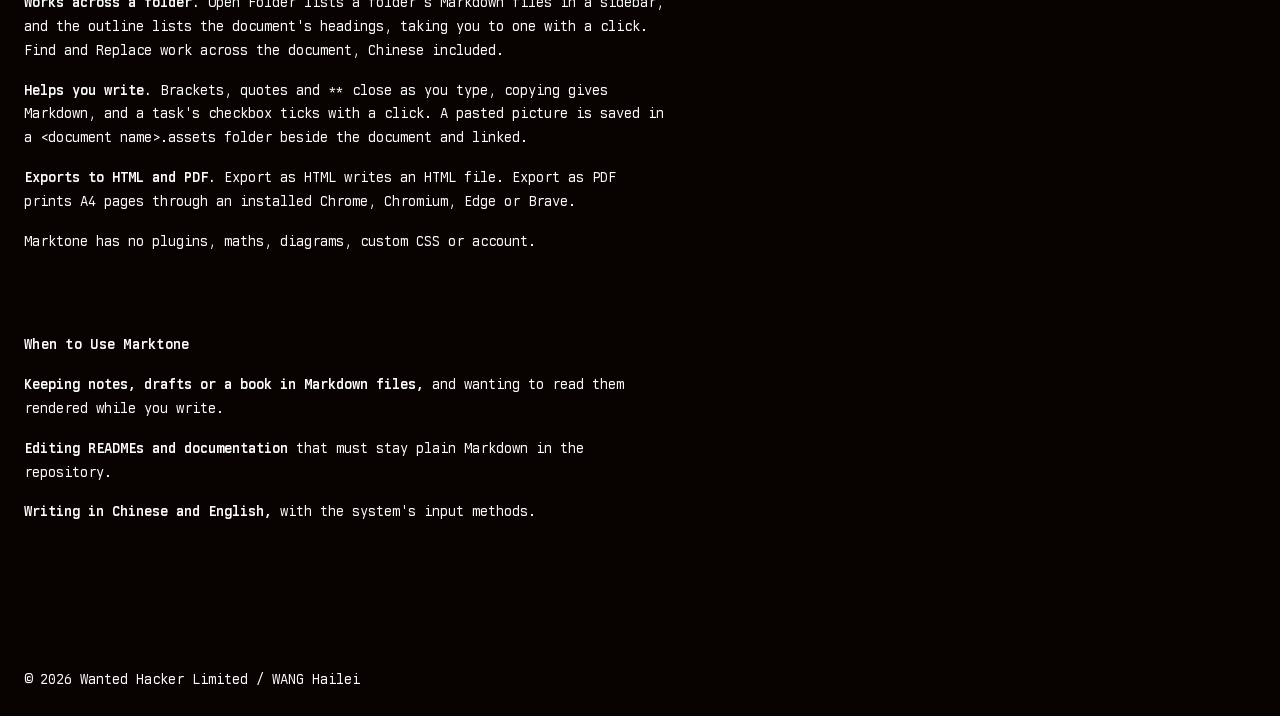
==== commit 70f95145: "Publish Marktone 0.89.7 on marktone.app" ====
--- a/index.html
+++ b/index.html
@@ -21,24 +21,10 @@
 
 		<section>
 			<h2>Download</h2>
-			<p class="muted">Version 0.89.3</p>
-			<p><strong>New in the interface&#39;s language</strong></p>
-			<ul>
-				<li><strong>The interface follows the system.</strong> Marktone now opens in the first of the system&#39;s languages that it is written in: English, Simplified Chinese, Traditional Chinese or Japanese. Until now the interface stayed in British English.</li>
-				<li><strong>A Language choice in Settings.</strong> Settings now have Language, first under Interface: Follow System, then each language in its own script. Every word of the interface follows the choice at once, in every window. Help follows that language until you pick a language in Help itself.</li>
-			</ul>
-			<p><strong>New in Editing</strong></p>
-			<ul>
-				<li><strong>Enter at the start of a quote.</strong> Pressing Enter at the start of a quotation&#39;s first line now moves the quote down one line, as it does for a paragraph. Empty lines before the quote are drawn and can take the caret.</li>
-				<li><strong>Enter on an empty line above a block.</strong> Pressing Enter on an empty line above a block, where the caret does not rest at the start, now takes the caret and the block below down one line. Backspace still takes back the empty lines above a block, but leaves a line that already holds the writer&#39;s spaces.</li>
-			</ul>
-			<p><strong>New in Chinese</strong></p>
-			<ul>
-				<li><strong>界面 in both written forms.</strong> The word for the interface is now 界面 in both Simplified and Traditional Chinese, including Settings and Help. Traditional Chinese had used 介面, so the two variants no longer use different words for the same thing.</li>
-			</ul>
+			<p class="muted">Version 0.89.7</p>
 
 			<h3>macOS (Apple silicon)</h3>
-			<p><a href="https://github.com/wanghailei/marktone.app/releases/download/v0.89.3/Marktone-arm64.dmg">↓ Marktone-arm64.dmg</a> <span class="muted">18.6 MB · <a href="https://github.com/wanghailei/marktone.app/releases/download/v0.89.3/Marktone-arm64.dmg.sha256">SHA-256</a></span></p>
+			<p><a href="https://github.com/wanghailei/marktone.app/releases/download/v0.89.7/Marktone-arm64.dmg">↓ Marktone-arm64.dmg</a> <span class="muted">18.6 MB · <a href="https://github.com/wanghailei/marktone.app/releases/download/v0.89.7/Marktone-arm64.dmg.sha256">SHA-256</a></span></p>
 			<p>Open the <code>.dmg</code> and drag Marktone into Applications. The first time, right-click Marktone in Applications and choose Open: Marktone is not notarised by Apple, so macOS refuses a plain double-click.</p>
 
 			<h3>Linux (x86-64)</h3>
@@ -53,8 +39,8 @@
 				<button type="button" class="copy" aria-label="Copy the uninstall line" hidden><svg class="copy-sheets" viewBox="0 0 16 16" aria-hidden="true"><rect x="5.5" y="5.5" width="8" height="8"/><path d="M10.5 3.5v-1h-8v8h1"/></svg><svg class="copy-done" viewBox="0 0 16 16" aria-hidden="true"><path d="M3 8.5l3.5 3.5 6.5-8"/></svg><span class="copy-hint" aria-hidden="true"></span></button>
 			</div>
 			<p>Or download a package:</p>
-			<p><a href="https://github.com/wanghailei/marktone.app/releases/download/v0.89.3/Marktone-x86_64.AppImage">↓ Marktone-x86_64.AppImage</a> <span class="muted">23.7 MB · <a href="https://github.com/wanghailei/marktone.app/releases/download/v0.89.3/Marktone-x86_64.AppImage.sha256">SHA-256</a></span><br>For a portable copy, make it executable with <code>chmod +x Marktone-x86_64.AppImage</code>, then run it. To install the AppImage with a menu entry and Markdown file associations, use <code>curl -fsSL https://marktone.app/install.sh | sh -s -- --appimage</code>.</p>
-			<p><a href="https://github.com/wanghailei/marktone.app/releases/download/v0.89.3/Marktone-x86_64.tar.gz">↓ Marktone-x86_64.tar.gz</a> <span class="muted">25.0 MB · <a href="https://github.com/wanghailei/marktone.app/releases/download/v0.89.3/Marktone-x86_64.tar.gz.sha256">SHA-256</a></span><br>Unpack it and run <code>marktone</code> in the unpacked folder; its desktop file and icon are beside it.</p>
+			<p><a href="https://github.com/wanghailei/marktone.app/releases/download/v0.89.7/Marktone-x86_64.AppImage">↓ Marktone-x86_64.AppImage</a> <span class="muted">23.7 MB · <a href="https://github.com/wanghailei/marktone.app/releases/download/v0.89.7/Marktone-x86_64.AppImage.sha256">SHA-256</a></span><br>For a portable copy, make it executable with <code>chmod +x Marktone-x86_64.AppImage</code>, then run it. To install the AppImage with a menu entry and Markdown file associations, use <code>curl -fsSL https://marktone.app/install.sh | sh -s -- --appimage</code>.</p>
+			<p><a href="https://github.com/wanghailei/marktone.app/releases/download/v0.89.7/Marktone-x86_64.tar.gz">↓ Marktone-x86_64.tar.gz</a> <span class="muted">25.0 MB · <a href="https://github.com/wanghailei/marktone.app/releases/download/v0.89.7/Marktone-x86_64.tar.gz.sha256">SHA-256</a></span><br>Unpack it and run <code>marktone</code> in the unpacked folder; its desktop file and icon are beside it.</p>
 		</section>
 
 		<section>
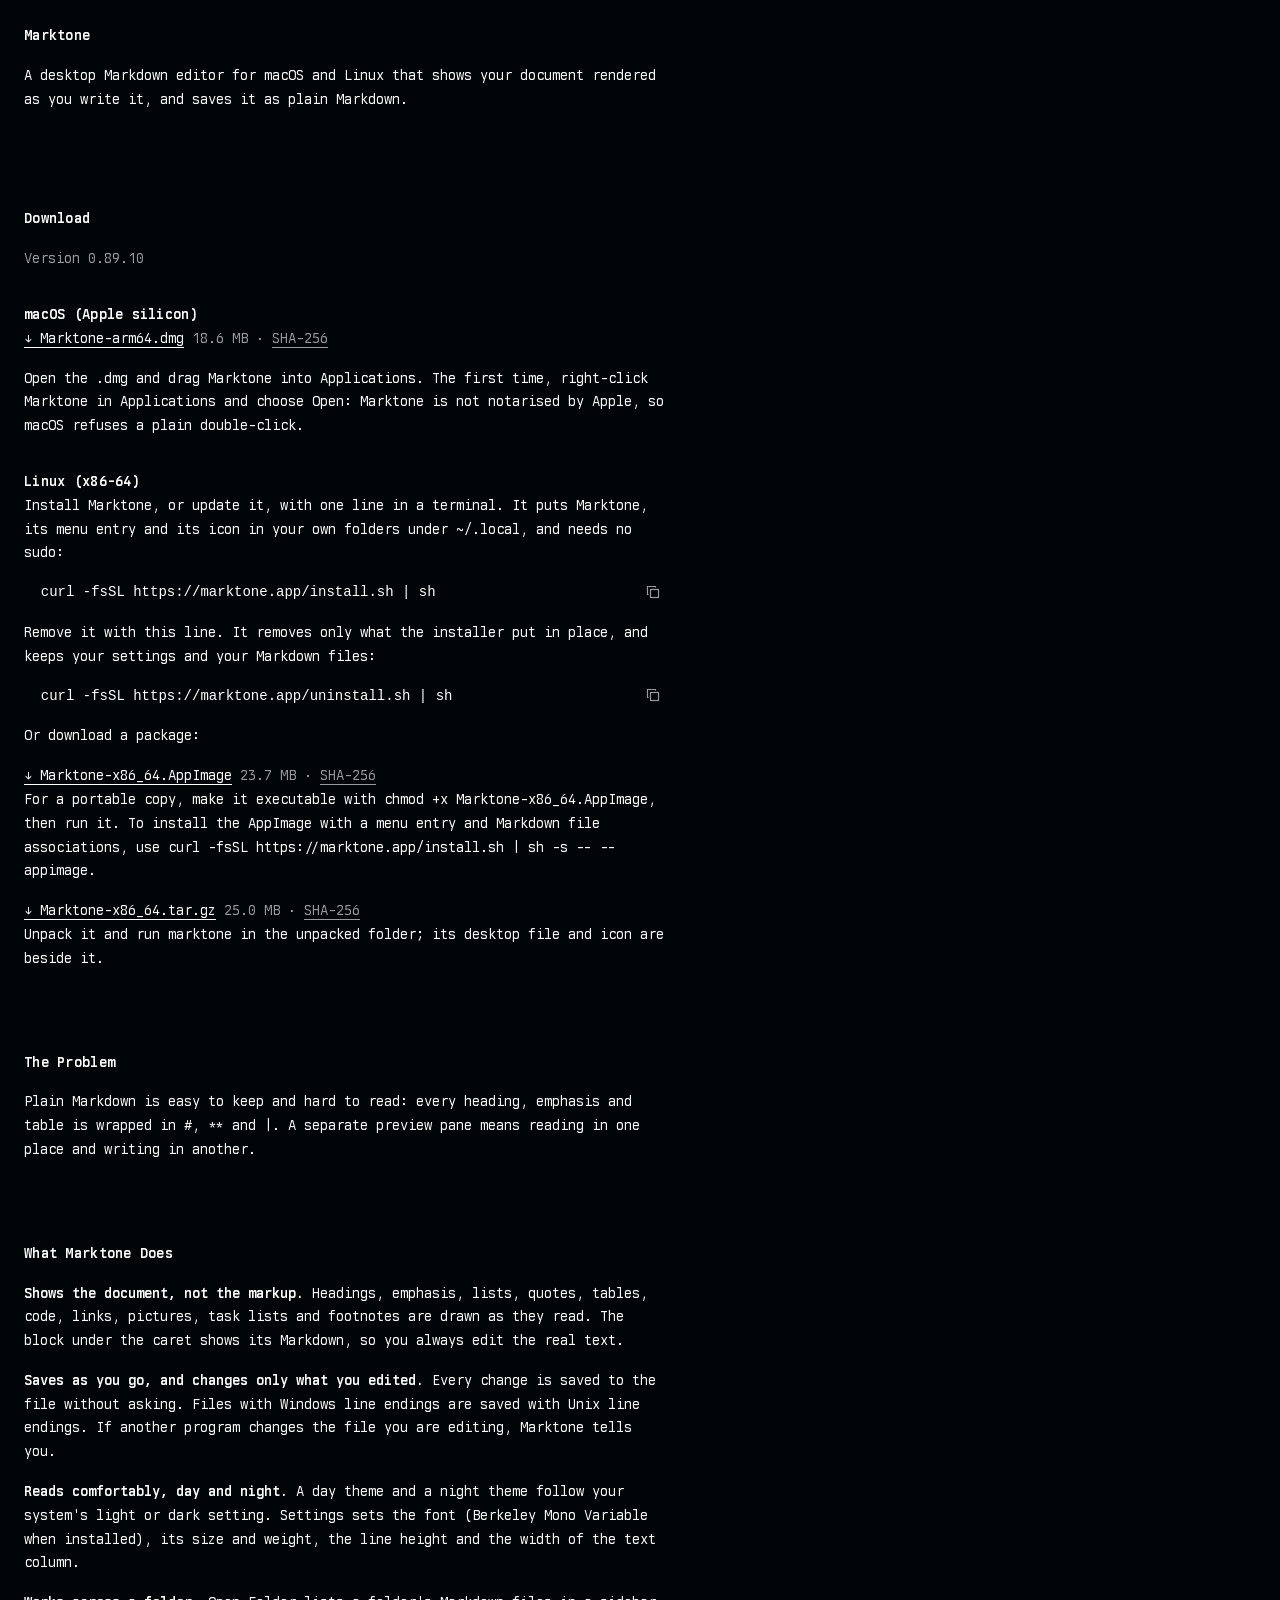
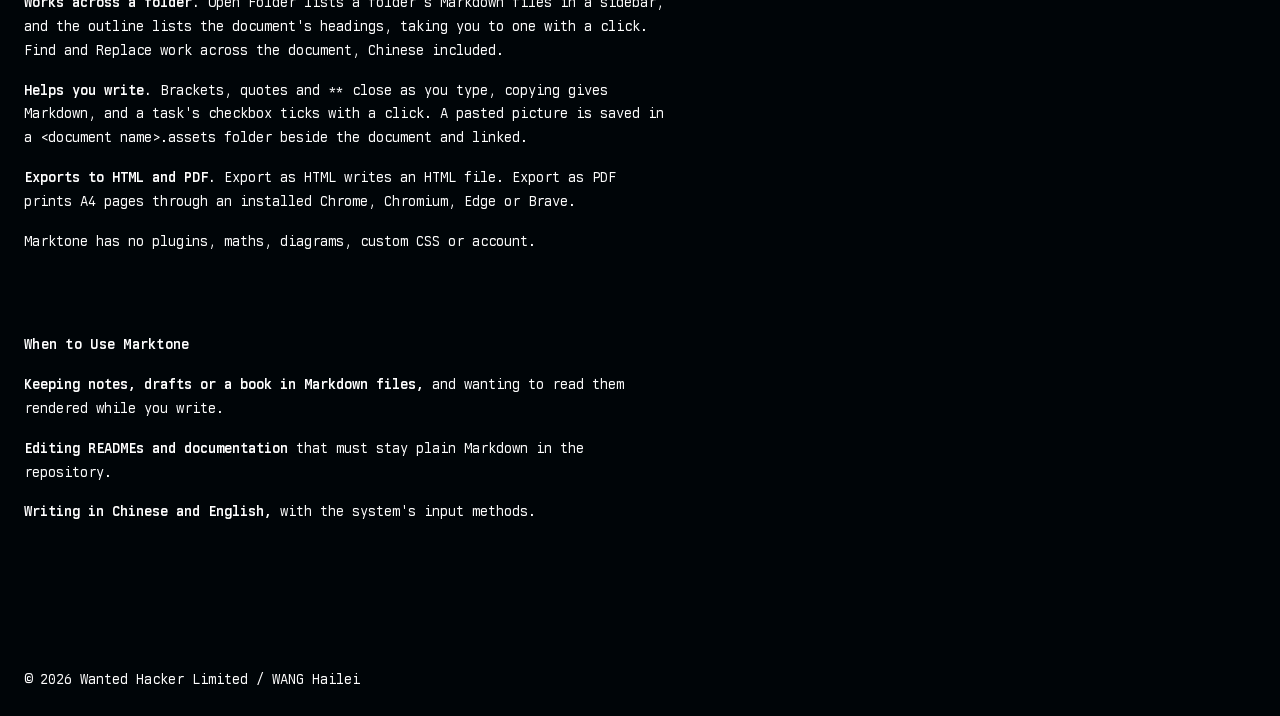
==== commit c540f0c5: "Publish Marktone 0.89.10 on marktone.app" ====
--- a/index.html
+++ b/index.html
@@ -21,10 +21,10 @@
 
 		<section>
 			<h2>Download</h2>
-			<p class="muted">Version 0.89.7</p>
+			<p class="muted">Version 0.89.10</p>
 
 			<h3>macOS (Apple silicon)</h3>
-			<p><a href="https://github.com/wanghailei/marktone.app/releases/download/v0.89.7/Marktone-arm64.dmg">↓ Marktone-arm64.dmg</a> <span class="muted">18.6 MB · <a href="https://github.com/wanghailei/marktone.app/releases/download/v0.89.7/Marktone-arm64.dmg.sha256">SHA-256</a></span></p>
+			<p><a href="https://github.com/wanghailei/marktone.app/releases/download/v0.89.10/Marktone-arm64.dmg">↓ Marktone-arm64.dmg</a> <span class="muted">18.6 MB · <a href="https://github.com/wanghailei/marktone.app/releases/download/v0.89.10/Marktone-arm64.dmg.sha256">SHA-256</a></span></p>
 			<p>Open the <code>.dmg</code> and drag Marktone into Applications. The first time, right-click Marktone in Applications and choose Open: Marktone is not notarised by Apple, so macOS refuses a plain double-click.</p>
 
 			<h3>Linux (x86-64)</h3>
@@ -39,8 +39,8 @@
 				<button type="button" class="copy" aria-label="Copy the uninstall line" hidden><svg class="copy-sheets" viewBox="0 0 16 16" aria-hidden="true"><rect x="5.5" y="5.5" width="8" height="8"/><path d="M10.5 3.5v-1h-8v8h1"/></svg><svg class="copy-done" viewBox="0 0 16 16" aria-hidden="true"><path d="M3 8.5l3.5 3.5 6.5-8"/></svg><span class="copy-hint" aria-hidden="true"></span></button>
 			</div>
 			<p>Or download a package:</p>
-			<p><a href="https://github.com/wanghailei/marktone.app/releases/download/v0.89.7/Marktone-x86_64.AppImage">↓ Marktone-x86_64.AppImage</a> <span class="muted">23.7 MB · <a href="https://github.com/wanghailei/marktone.app/releases/download/v0.89.7/Marktone-x86_64.AppImage.sha256">SHA-256</a></span><br>For a portable copy, make it executable with <code>chmod +x Marktone-x86_64.AppImage</code>, then run it. To install the AppImage with a menu entry and Markdown file associations, use <code>curl -fsSL https://marktone.app/install.sh | sh -s -- --appimage</code>.</p>
-			<p><a href="https://github.com/wanghailei/marktone.app/releases/download/v0.89.7/Marktone-x86_64.tar.gz">↓ Marktone-x86_64.tar.gz</a> <span class="muted">25.0 MB · <a href="https://github.com/wanghailei/marktone.app/releases/download/v0.89.7/Marktone-x86_64.tar.gz.sha256">SHA-256</a></span><br>Unpack it and run <code>marktone</code> in the unpacked folder; its desktop file and icon are beside it.</p>
+			<p><a href="https://github.com/wanghailei/marktone.app/releases/download/v0.89.10/Marktone-x86_64.AppImage">↓ Marktone-x86_64.AppImage</a> <span class="muted">23.7 MB · <a href="https://github.com/wanghailei/marktone.app/releases/download/v0.89.10/Marktone-x86_64.AppImage.sha256">SHA-256</a></span><br>For a portable copy, make it executable with <code>chmod +x Marktone-x86_64.AppImage</code>, then run it. To install the AppImage with a menu entry and Markdown file associations, use <code>curl -fsSL https://marktone.app/install.sh | sh -s -- --appimage</code>.</p>
+			<p><a href="https://github.com/wanghailei/marktone.app/releases/download/v0.89.10/Marktone-x86_64.tar.gz">↓ Marktone-x86_64.tar.gz</a> <span class="muted">25.0 MB · <a href="https://github.com/wanghailei/marktone.app/releases/download/v0.89.10/Marktone-x86_64.tar.gz.sha256">SHA-256</a></span><br>Unpack it and run <code>marktone</code> in the unpacked folder; its desktop file and icon are beside it.</p>
 		</section>
 
 		<section>
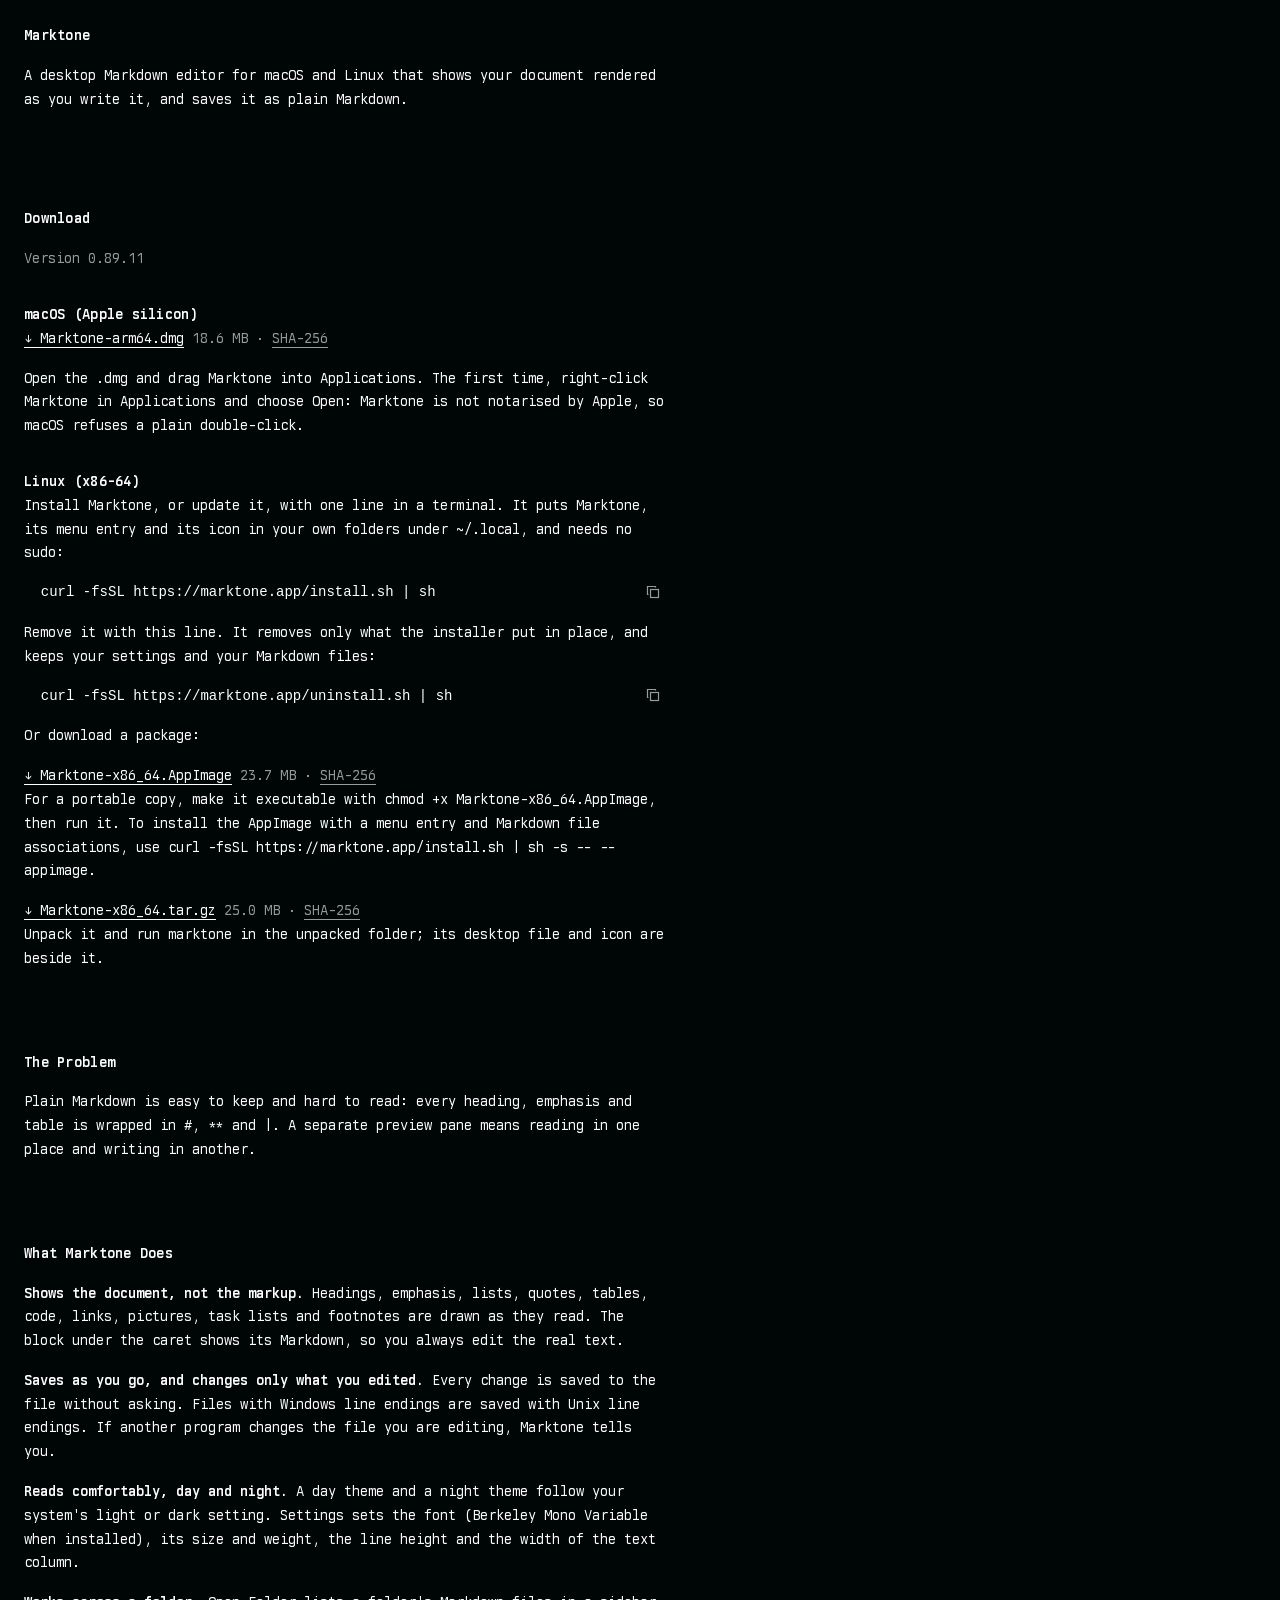
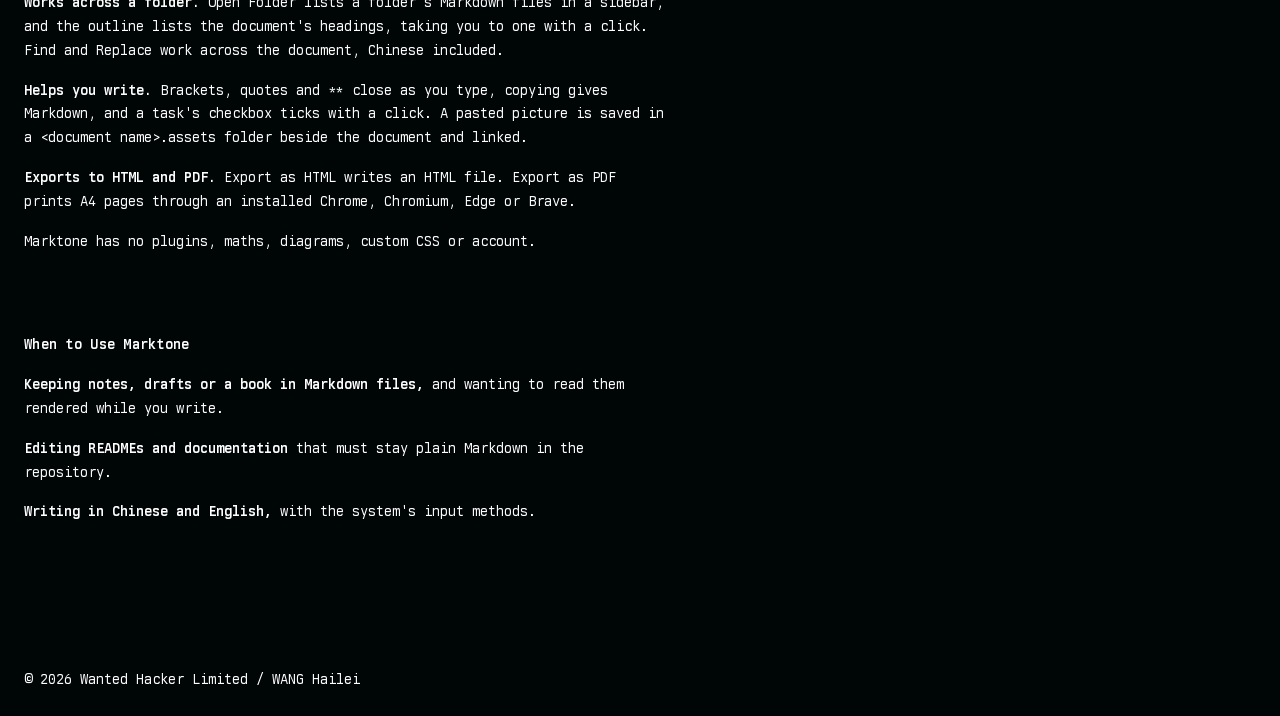
==== commit d06d94bd: "Publish Marktone 0.89.11 on marktone.app" ====
--- a/index.html
+++ b/index.html
@@ -21,10 +21,10 @@
 
 		<section>
 			<h2>Download</h2>
-			<p class="muted">Version 0.89.10</p>
+			<p class="muted">Version 0.89.11</p>
 
 			<h3>macOS (Apple silicon)</h3>
-			<p><a href="https://github.com/wanghailei/marktone.app/releases/download/v0.89.10/Marktone-arm64.dmg">↓ Marktone-arm64.dmg</a> <span class="muted">18.6 MB · <a href="https://github.com/wanghailei/marktone.app/releases/download/v0.89.10/Marktone-arm64.dmg.sha256">SHA-256</a></span></p>
+			<p><a href="https://github.com/wanghailei/marktone.app/releases/download/v0.89.11/Marktone-arm64.dmg">↓ Marktone-arm64.dmg</a> <span class="muted">18.6 MB · <a href="https://github.com/wanghailei/marktone.app/releases/download/v0.89.11/Marktone-arm64.dmg.sha256">SHA-256</a></span></p>
 			<p>Open the <code>.dmg</code> and drag Marktone into Applications. The first time, right-click Marktone in Applications and choose Open: Marktone is not notarised by Apple, so macOS refuses a plain double-click.</p>
 
 			<h3>Linux (x86-64)</h3>
@@ -39,8 +39,8 @@
 				<button type="button" class="copy" aria-label="Copy the uninstall line" hidden><svg class="copy-sheets" viewBox="0 0 16 16" aria-hidden="true"><rect x="5.5" y="5.5" width="8" height="8"/><path d="M10.5 3.5v-1h-8v8h1"/></svg><svg class="copy-done" viewBox="0 0 16 16" aria-hidden="true"><path d="M3 8.5l3.5 3.5 6.5-8"/></svg><span class="copy-hint" aria-hidden="true"></span></button>
 			</div>
 			<p>Or download a package:</p>
-			<p><a href="https://github.com/wanghailei/marktone.app/releases/download/v0.89.10/Marktone-x86_64.AppImage">↓ Marktone-x86_64.AppImage</a> <span class="muted">23.7 MB · <a href="https://github.com/wanghailei/marktone.app/releases/download/v0.89.10/Marktone-x86_64.AppImage.sha256">SHA-256</a></span><br>For a portable copy, make it executable with <code>chmod +x Marktone-x86_64.AppImage</code>, then run it. To install the AppImage with a menu entry and Markdown file associations, use <code>curl -fsSL https://marktone.app/install.sh | sh -s -- --appimage</code>.</p>
-			<p><a href="https://github.com/wanghailei/marktone.app/releases/download/v0.89.10/Marktone-x86_64.tar.gz">↓ Marktone-x86_64.tar.gz</a> <span class="muted">25.0 MB · <a href="https://github.com/wanghailei/marktone.app/releases/download/v0.89.10/Marktone-x86_64.tar.gz.sha256">SHA-256</a></span><br>Unpack it and run <code>marktone</code> in the unpacked folder; its desktop file and icon are beside it.</p>
+			<p><a href="https://github.com/wanghailei/marktone.app/releases/download/v0.89.11/Marktone-x86_64.AppImage">↓ Marktone-x86_64.AppImage</a> <span class="muted">23.7 MB · <a href="https://github.com/wanghailei/marktone.app/releases/download/v0.89.11/Marktone-x86_64.AppImage.sha256">SHA-256</a></span><br>For a portable copy, make it executable with <code>chmod +x Marktone-x86_64.AppImage</code>, then run it. To install the AppImage with a menu entry and Markdown file associations, use <code>curl -fsSL https://marktone.app/install.sh | sh -s -- --appimage</code>.</p>
+			<p><a href="https://github.com/wanghailei/marktone.app/releases/download/v0.89.11/Marktone-x86_64.tar.gz">↓ Marktone-x86_64.tar.gz</a> <span class="muted">25.0 MB · <a href="https://github.com/wanghailei/marktone.app/releases/download/v0.89.11/Marktone-x86_64.tar.gz.sha256">SHA-256</a></span><br>Unpack it and run <code>marktone</code> in the unpacked folder; its desktop file and icon are beside it.</p>
 		</section>
 
 		<section>
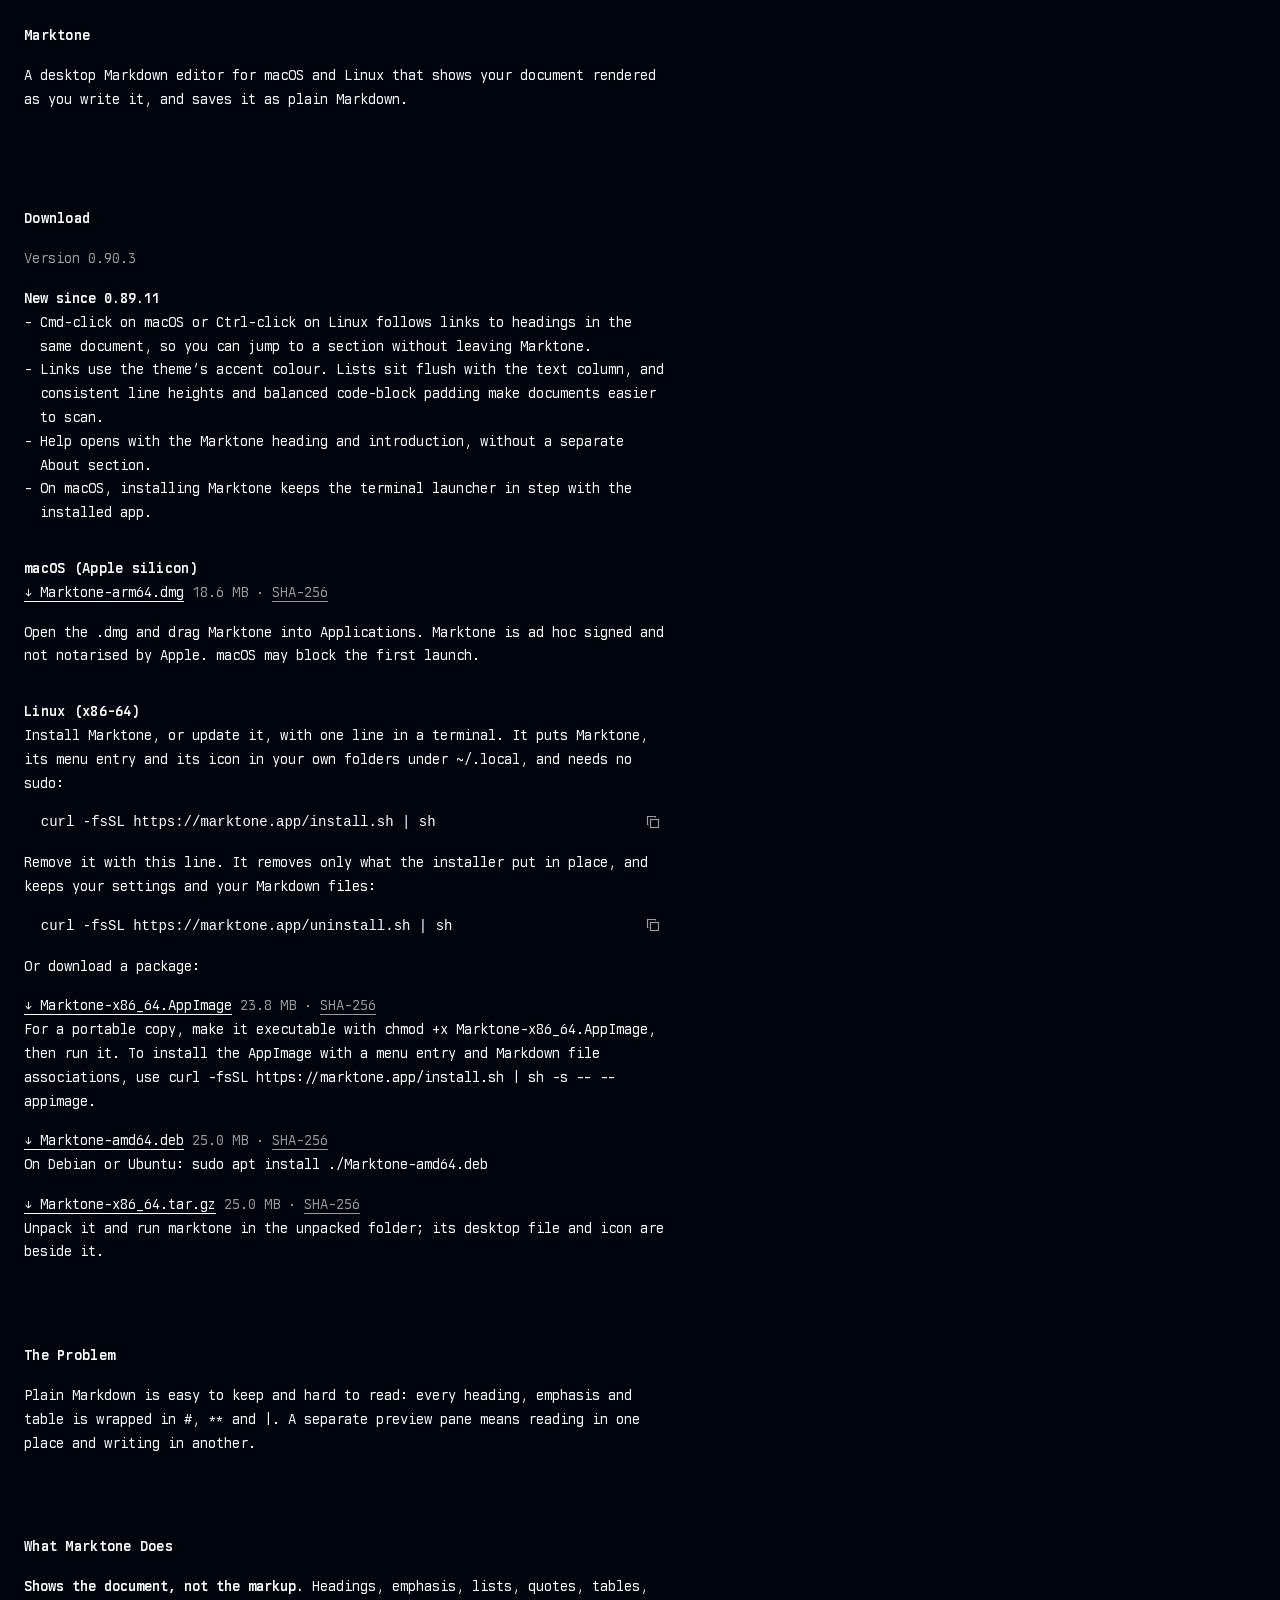
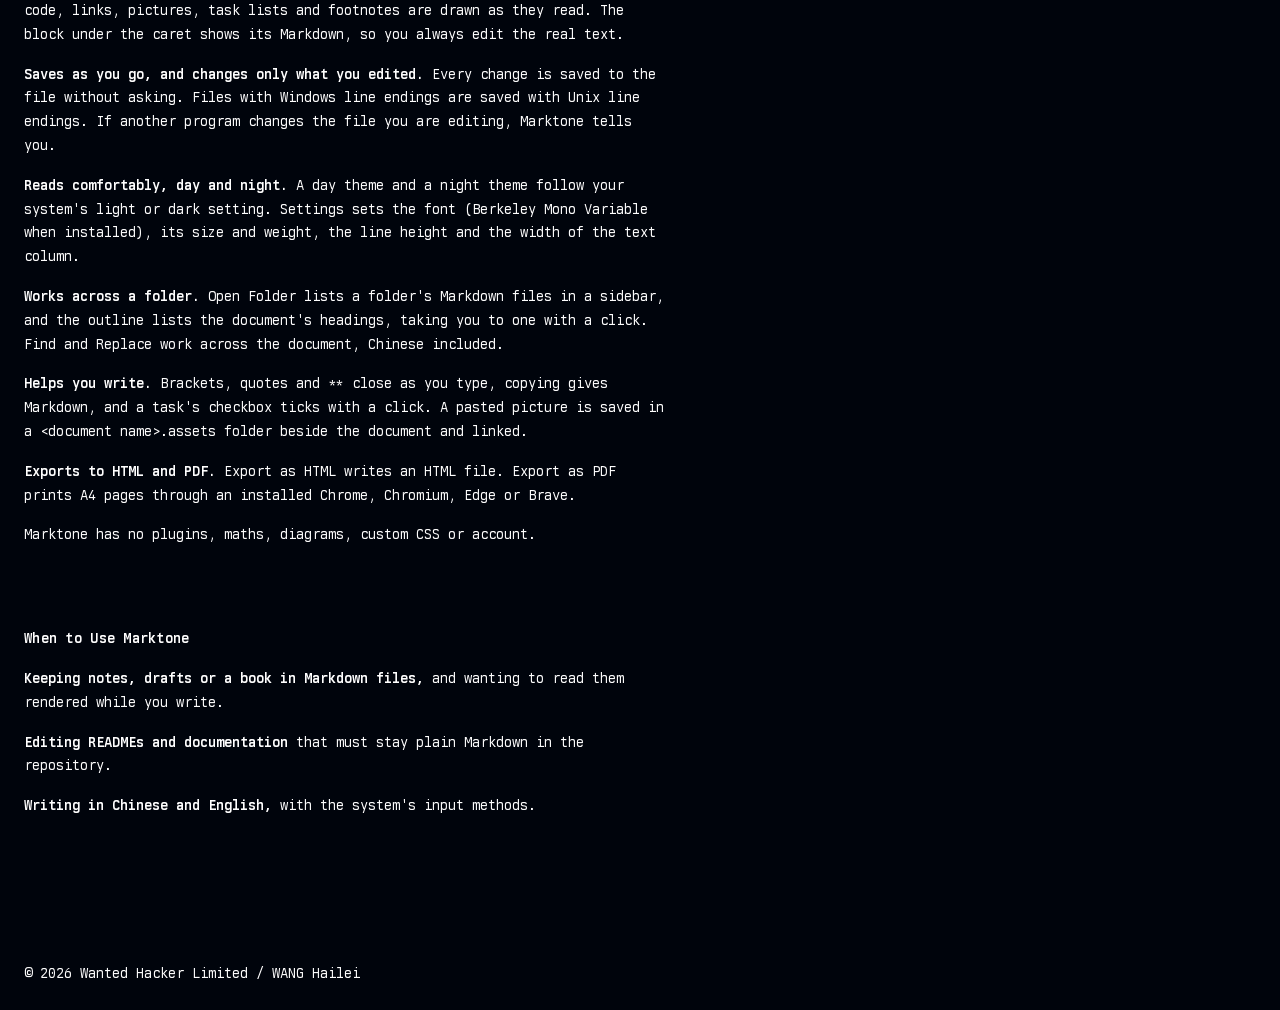
==== commit e35649ce: "Publish Marktone 0.90.3 downloads and update feed" ====
--- a/index.html
+++ b/index.html
@@ -21,11 +21,18 @@
 
 		<section>
 			<h2>Download</h2>
-			<p class="muted">Version 0.89.11</p>
+			<p class="muted">Version 0.90.3</p>
+			<p><strong>New since 0.89.11</strong></p>
+			<ul>
+				<li>Cmd-click on macOS or Ctrl-click on Linux follows links to headings in the same document, so you can jump to a section without leaving Marktone.</li>
+				<li>Links use the theme’s accent colour. Lists sit flush with the text column, and consistent line heights and balanced code-block padding make documents easier to scan.</li>
+				<li>Help opens with the Marktone heading and introduction, without a separate About section.</li>
+				<li>On macOS, installing Marktone keeps the terminal launcher in step with the installed app.</li>
+			</ul>
 
 			<h3>macOS (Apple silicon)</h3>
-			<p><a href="https://github.com/wanghailei/marktone.app/releases/download/v0.89.11/Marktone-arm64.dmg">↓ Marktone-arm64.dmg</a> <span class="muted">18.6 MB · <a href="https://github.com/wanghailei/marktone.app/releases/download/v0.89.11/Marktone-arm64.dmg.sha256">SHA-256</a></span></p>
-			<p>Open the <code>.dmg</code> and drag Marktone into Applications. The first time, right-click Marktone in Applications and choose Open: Marktone is not notarised by Apple, so macOS refuses a plain double-click.</p>
+			<p><a href="https://github.com/wanghailei/marktone.app/releases/download/v0.90.3/Marktone-arm64.dmg">↓ Marktone-arm64.dmg</a> <span class="muted">18.6 MB · <a href="https://github.com/wanghailei/marktone.app/releases/download/v0.90.3/Marktone-arm64.dmg.sha256">SHA-256</a></span></p>
+			<p>Open the <code>.dmg</code> and drag Marktone into Applications. Marktone is ad hoc signed and not notarised by Apple. macOS may block the first launch.</p>
 
 			<h3>Linux (x86-64)</h3>
 			<p>Install Marktone, or update it, with one line in a terminal. It puts Marktone, its menu entry and its icon in your own folders under <code>~/.local</code>, and needs no <code>sudo</code>:</p>
@@ -39,8 +46,9 @@
 				<button type="button" class="copy" aria-label="Copy the uninstall line" hidden><svg class="copy-sheets" viewBox="0 0 16 16" aria-hidden="true"><rect x="5.5" y="5.5" width="8" height="8"/><path d="M10.5 3.5v-1h-8v8h1"/></svg><svg class="copy-done" viewBox="0 0 16 16" aria-hidden="true"><path d="M3 8.5l3.5 3.5 6.5-8"/></svg><span class="copy-hint" aria-hidden="true"></span></button>
 			</div>
 			<p>Or download a package:</p>
-			<p><a href="https://github.com/wanghailei/marktone.app/releases/download/v0.89.11/Marktone-x86_64.AppImage">↓ Marktone-x86_64.AppImage</a> <span class="muted">23.7 MB · <a href="https://github.com/wanghailei/marktone.app/releases/download/v0.89.11/Marktone-x86_64.AppImage.sha256">SHA-256</a></span><br>For a portable copy, make it executable with <code>chmod +x Marktone-x86_64.AppImage</code>, then run it. To install the AppImage with a menu entry and Markdown file associations, use <code>curl -fsSL https://marktone.app/install.sh | sh -s -- --appimage</code>.</p>
-			<p><a href="https://github.com/wanghailei/marktone.app/releases/download/v0.89.11/Marktone-x86_64.tar.gz">↓ Marktone-x86_64.tar.gz</a> <span class="muted">25.0 MB · <a href="https://github.com/wanghailei/marktone.app/releases/download/v0.89.11/Marktone-x86_64.tar.gz.sha256">SHA-256</a></span><br>Unpack it and run <code>marktone</code> in the unpacked folder; its desktop file and icon are beside it.</p>
+			<p><a href="https://github.com/wanghailei/marktone.app/releases/download/v0.90.3/Marktone-x86_64.AppImage">↓ Marktone-x86_64.AppImage</a> <span class="muted">23.8 MB · <a href="https://github.com/wanghailei/marktone.app/releases/download/v0.90.3/Marktone-x86_64.AppImage.sha256">SHA-256</a></span><br>For a portable copy, make it executable with <code>chmod +x Marktone-x86_64.AppImage</code>, then run it. To install the AppImage with a menu entry and Markdown file associations, use <code>curl -fsSL https://marktone.app/install.sh | sh -s -- --appimage</code>.</p>
+			<p><a href="https://github.com/wanghailei/marktone.app/releases/download/v0.90.3/Marktone-amd64.deb">↓ Marktone-amd64.deb</a> <span class="muted">25.0 MB · <a href="https://github.com/wanghailei/marktone.app/releases/download/v0.90.3/Marktone-amd64.deb.sha256">SHA-256</a></span><br>On Debian or Ubuntu: <code>sudo apt install ./Marktone-amd64.deb</code></p>
+			<p><a href="https://github.com/wanghailei/marktone.app/releases/download/v0.90.3/Marktone-x86_64.tar.gz">↓ Marktone-x86_64.tar.gz</a> <span class="muted">25.0 MB · <a href="https://github.com/wanghailei/marktone.app/releases/download/v0.90.3/Marktone-x86_64.tar.gz.sha256">SHA-256</a></span><br>Unpack it and run <code>marktone</code> in the unpacked folder; its desktop file and icon are beside it.</p>
 		</section>
 
 		<section>
